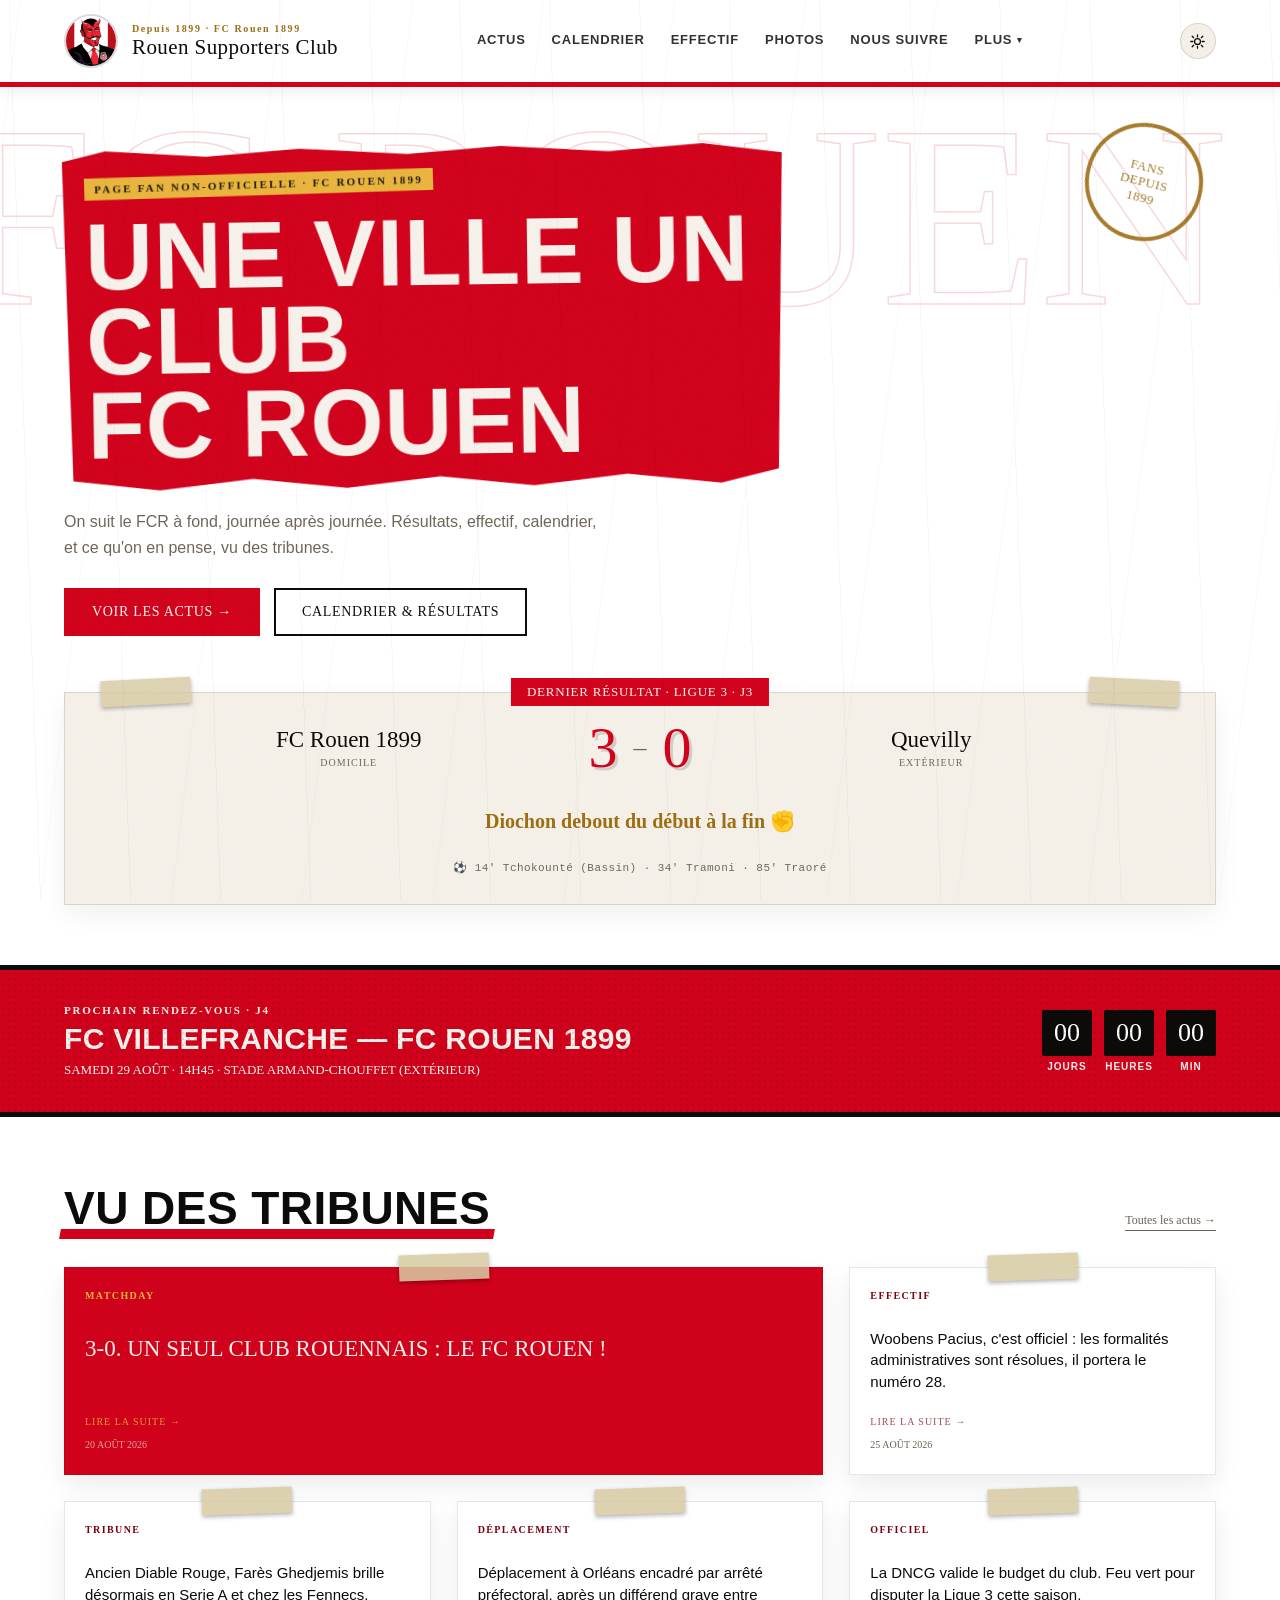
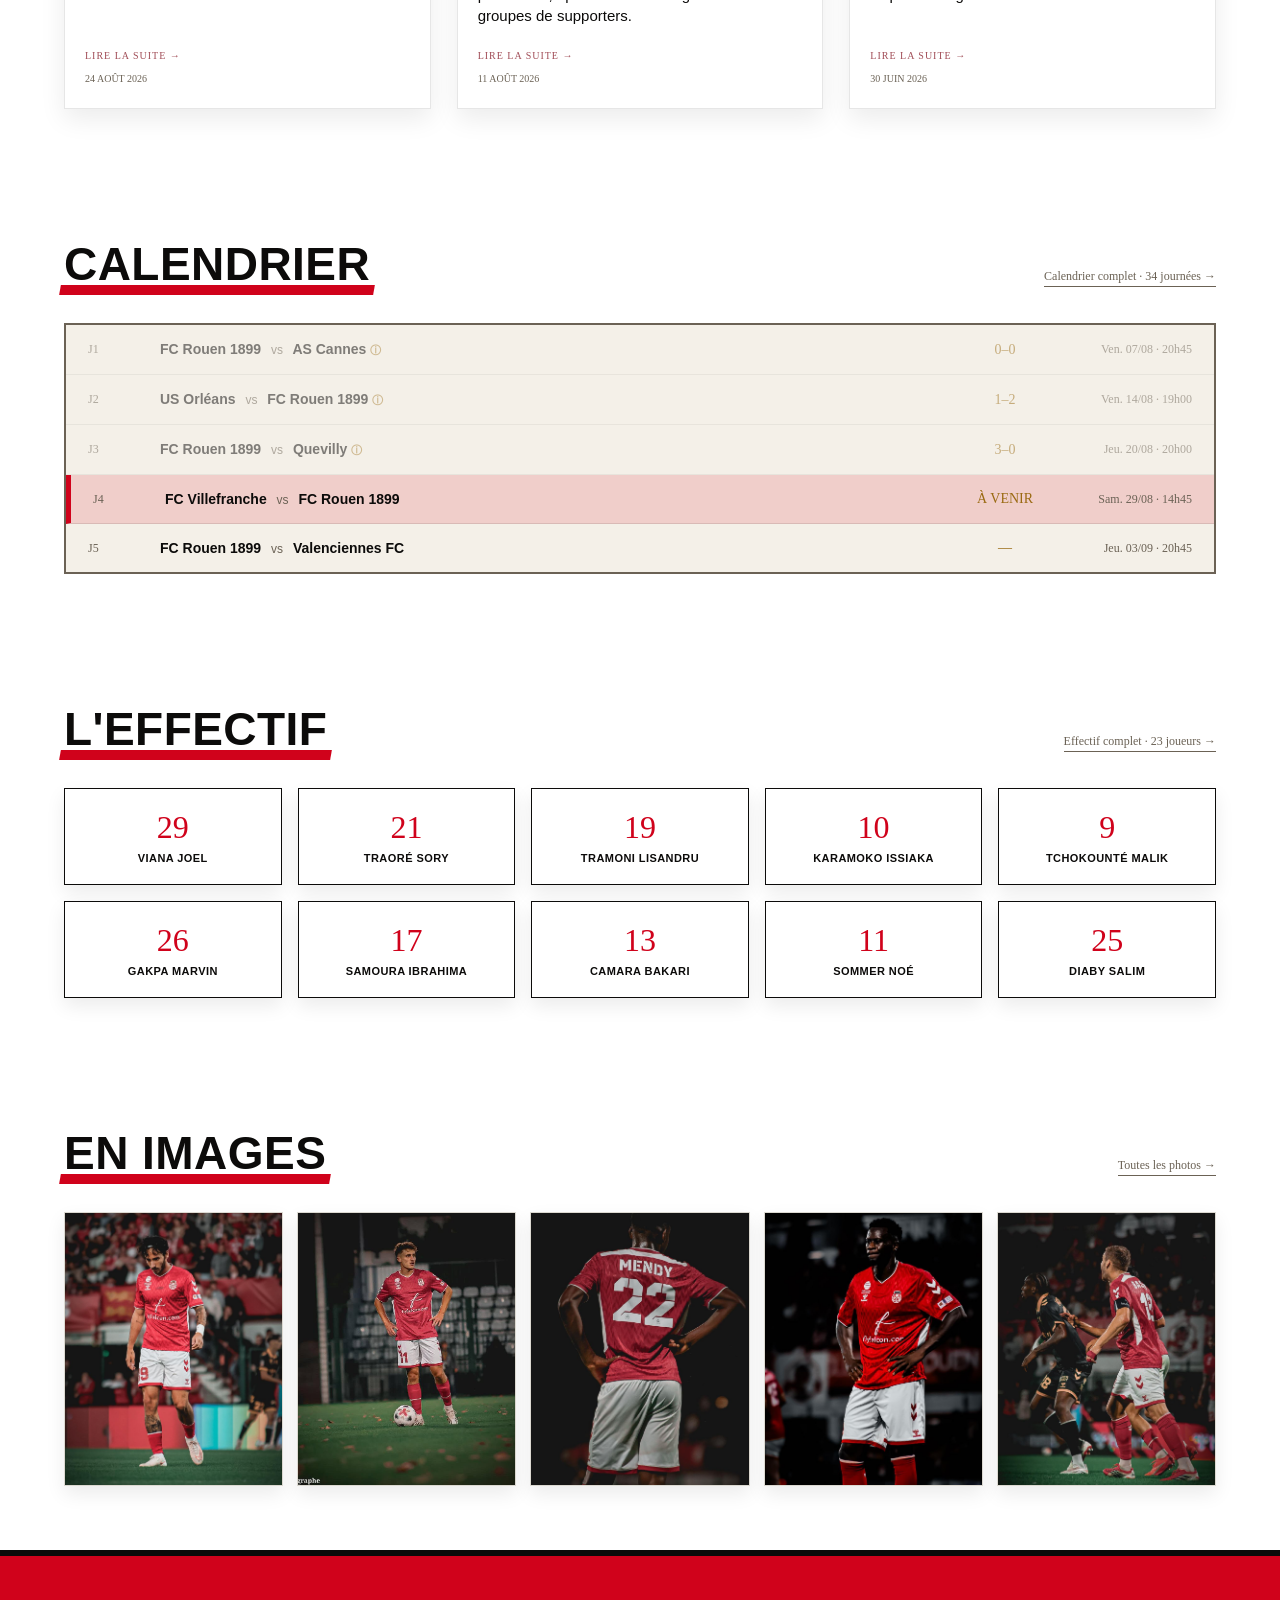
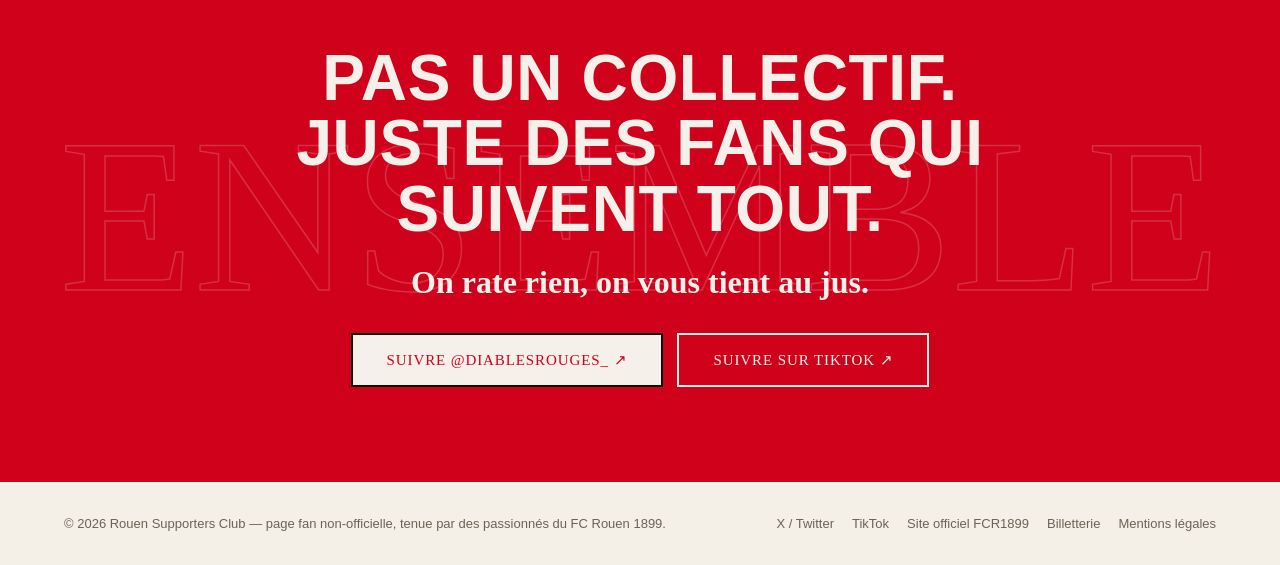
==== index.html @ 528266db "Corrige le nombre de saisons D1, ajoute D2, TikTok et resto (retours user) - histoire.html: corrige " ====
<!DOCTYPE html>
<html lang="fr">
<head>
<meta charset="UTF-8">
<meta name="viewport" content="width=device-width, initial-scale=1.0">
<meta http-equiv="Content-Security-Policy" content="default-src 'self'; script-src 'self' 'unsafe-inline'; style-src 'self' 'unsafe-inline' https://fonts.googleapis.com; font-src https://fonts.gstatic.com; img-src 'self' data:; connect-src 'self' https://www.thesportsdb.com; object-src 'none'; base-uri 'self'; form-action 'self'; frame-ancestors 'none'; upgrade-insecure-requests">
<meta name="referrer" content="strict-origin-when-cross-origin">
<title>Rouen Supporters Club — FC Rouen 1899</title>
<meta name="description" content="Page fan du FC Rouen 1899 — résultats, actus, effectif et calendrier du FC Rouen.">
<link rel="icon" type="image/jpeg" href="assets/logo.jpg">
<link rel="apple-touch-icon" href="assets/logo.jpg">
<meta property="og:type" content="website">
<meta property="og:site_name" content="Rouen Supporters Club">
<meta property="og:locale" content="fr_FR">
<meta property="og:title" content="Rouen Supporters Club — FC Rouen 1899">
<meta property="og:url" content="https://rouen-supporters-club.vercel.app/index.html">
<meta property="og:description" content="Page fan non-officielle du FC Rouen 1899 — résultats, actus, effectif et calendrier du FC Rouen.">
<meta property="og:image" content="https://rouen-supporters-club.vercel.app/assets/og-logo.jpg">
<meta property="og:image:width" content="1200">
<meta property="og:image:height" content="630">
<meta name="twitter:card" content="summary_large_image">
<meta name="twitter:image" content="https://rouen-supporters-club.vercel.app/assets/og-logo.jpg">
<meta name="twitter:title" content="Rouen Supporters Club — FC Rouen 1899">
<meta name="twitter:description" content="Page fan non-officielle du FC Rouen 1899 — résultats, actus, effectif et calendrier du FC Rouen.">
<link rel="alternate" type="application/rss+xml" title="Rouen Supporters Club — Actus" href="feed.xml">
<link rel="preconnect" href="https://fonts.googleapis.com">
<link rel="preconnect" href="https://fonts.gstatic.com" crossorigin>
<link href="https://fonts.googleapis.com/css2?family=Anton&family=Archivo+Black&family=Caveat:wght@700&family=Archivo:wght@400;500;700&family=JetBrains+Mono:wght@400;700&display=swap" rel="stylesheet">
<link rel="stylesheet" href="style.css">
<script src="theme.js"></script>
<style>
  /* heavy photocopy / grain overlay */
  .grain{
    position:fixed; inset:0; pointer-events:none; z-index:60;
    opacity:0.14; mix-blend-mode:overlay;
    background-image:url("data:image/svg+xml,%3Csvg xmlns='http://www.w3.org/2000/svg' width='160' height='160'%3E%3Cfilter id='n'%3E%3CfeTurbulence type='fractalNoise' baseFrequency='0.9' numOctaves='3' stitchTiles='stitch'/%3E%3C/filter%3E%3Crect width='100%25' height='100%25' filter='url(%23n)'/%3E%3C/svg%3E");
  }
  .scratches{
    position:fixed; inset:0; pointer-events:none; z-index:59; opacity:0.05;
    background-image: repeating-linear-gradient(88deg, transparent 0 40px, rgba(12,11,10,0.6) 40px 41px, transparent 41px 90px),
                       repeating-linear-gradient(-83deg, transparent 0 60px, rgba(12,11,10,0.4) 60px 61px, transparent 61px 130px);
  }

  /* tape strip */
  .tape{
    position:absolute; width:90px; height:26px; background:var(--tape);
    opacity:0.85; box-shadow:0 2px 4px rgba(0,0,0,0.35);
  }

  /* ---------- HERO ---------- */
  .hero{
    position:relative;
    padding:60px 5vw 60px;
    background:var(--paper);
    overflow:hidden;
  }
  .hero-bg-text{
    position:absolute; top:-20px; left:-4%; z-index:0;
    font-family:'Anton'; font-size:min(30vw,260px); color:transparent;
    -webkit-text-stroke:1.5px rgba(208,2,27,0.16);
    white-space:nowrap; user-select:none; pointer-events:none;
  }
  .hero-stack{position:relative; z-index:2;}

  .torn-panel{
    background:var(--red);
    padding:10px 22px 22px;
    transform:rotate(-0.8deg);
    box-shadow:0 16px 32px rgba(12,11,10,0.18);
    clip-path: polygon(0% 3%, 6% 0%, 20% 2%, 33% 0%, 48% 2%, 61% 0%, 76% 2%, 89% 0%, 100% 3%, 99% 96%, 91% 100%, 78% 97%, 65% 100%, 52% 97%, 39% 100%, 26% 97%, 13% 100%, 1% 97%);
    max-width:min(720px, 92vw);
  }
  .hero-eyebrow{
    display:inline-block; font-family:'JetBrains Mono'; font-size:11px; letter-spacing:0.2em;
    color:var(--on-gold); background:var(--gold); padding:5px 10px; transform:rotate(-1deg);
    margin:14px 0 18px; font-weight:700;
  }
  .hero h1{
    font-size:clamp(38px, 7.4vw, 94px);
    line-height:0.9;
    color:var(--on-accent);
  }
  .hero-sub{
    margin-top:22px; max-width:60ch; font-size:16px; line-height:1.65; color:var(--paper-dim);
  }
  .hero-ctas{display:flex; flex-wrap:wrap; gap:14px; margin-top:26px;}
  .hero-cta{
    display:inline-flex; align-items:center; gap:8px; padding:14px 26px;
    font-family:'Anton'; font-size:14px; letter-spacing:0.05em; text-transform:uppercase;
    transition:transform .15s;
  }
  .hero-cta:hover{transform:translateY(-2px);}
  .hero-cta.primary{background:var(--red); color:var(--on-accent); border:2px solid var(--red);}
  .hero-cta.secondary{background:transparent; color:var(--black); border:2px solid var(--black);}
  .stamp{
    position:absolute; top:36px; right:6vw; z-index:3;
    width:118px; height:118px; border:4px solid var(--gold-ink);
    border-radius:50%; display:flex; align-items:center; justify-content:center;
    transform:rotate(14deg);
    font-family:'Anton'; font-size:13px; color:var(--gold-ink); text-align:center;
    letter-spacing:0.04em; line-height:1.2;
    opacity:0.9;
  }
  @media(max-width:760px){ .stamp{display:none;} }

  /* scoreboard - torn stub */
  .board{
    margin-top:56px;
    background:var(--black-soft);
    border:1px solid rgba(12,11,10,0.12);
    padding:26px 5vw 30px;
    display:grid; grid-template-columns:1fr auto 1fr; gap:20px; align-items:center;
    position:relative;
    box-shadow:0 10px 26px rgba(12,11,10,0.06);
  }
  .board .tape{top:-14px; left:36px; transform:rotate(-3deg);}
  .board .tape.t2{left:auto; right:36px; top:-14px; transform:rotate(3deg);}
  .board-label{
    position:absolute; top:-15px; left:50%; transform:translateX(-50%);
    background:var(--red); color:var(--on-accent);
    font-family:'Anton'; font-size:13px; letter-spacing:0.06em;
    padding:6px 16px;
  }
  .team{text-align:center;}
  .team .name{font-family:'Anton'; font-size:clamp(16px,2.1vw,23px);}
  .team .tag{font-family:'JetBrains Mono'; font-size:10px; color:var(--paper-dim); margin-top:4px; letter-spacing:0.1em;}
  .score{display:flex; align-items:center; gap:16px;}
  .score .num{font-family:'Archivo Black'; font-size:58px; color:var(--red); line-height:1; text-shadow:3px 3px 0 rgba(0,0,0,0.15);}
  .score .sep{font-family:'Anton'; color:var(--paper-dim); font-size:26px;}
  .score-note{
    grid-column:1/-1; text-align:center; margin-top:12px;
    font-family:'Caveat'; font-weight:700; font-size:20px; color:var(--gold-ink);
  }
  .board-goals{
    grid-column:1/-1; text-align:center; margin-top:8px;
    font-size:11px; letter-spacing:0.04em; color:var(--paper-dim);
  }

  /* ---------- NEXT MATCH ---------- */
  .next{
    padding:34px 5vw; border-top:5px solid var(--black); border-bottom:5px solid var(--black);
    display:flex; flex-wrap:wrap; gap:24px; align-items:center; justify-content:space-between;
    background:var(--red);
    color:var(--on-accent);
    position:relative;
  }
  .next::after{
    content:""; position:absolute; inset:0;
    background-image: radial-gradient(circle, rgba(12,11,10,0.12) 1.1px, transparent 1.2px);
    background-size:6px 6px; pointer-events:none;
  }
  .next-info{position:relative;}
  .next-info .label{font-family:'JetBrains Mono'; font-size:11px; letter-spacing:0.16em; font-weight:700;}
  .next-info h2{font-size:clamp(20px,3vw,30px); color:var(--on-accent); margin-top:6px;}
  .next-meta{font-size:13px; margin-top:6px; font-family:'JetBrains Mono';}
  .countdown{display:flex; gap:12px; position:relative;}
  .cd-cell{text-align:center;}
  .cd-cell .num{font-family:'Archivo Black'; font-size:26px; background:var(--black); color:var(--paper); border-radius:2px; padding:8px 12px; min-width:50px; display:inline-block;}
  .cd-cell .unit{font-size:10px; letter-spacing:0.1em; margin-top:5px; text-transform:uppercase; font-weight:700;}

  /* ---------- SECTIONS ---------- */
  section{padding:64px 5vw;}
  .sec-head{display:flex; align-items:baseline; justify-content:space-between; margin-bottom:32px; flex-wrap:wrap; gap:12px;}
  .sec-head h2{font-size:clamp(28px,4vw,46px); position:relative; display:inline-block;}
  .sec-head h2 .underline{position:absolute; left:-4px; bottom:-4px; height:10px; width:calc(100% + 8px); background:var(--red); z-index:-1; transform:skewX(-10deg);}
  .see-all{font-family:'JetBrains Mono'; font-size:12px; color:var(--paper-dim); border-bottom:1px solid var(--paper-dim); padding-bottom:2px;}
  .see-all:hover{color:var(--red); border-color:var(--red);}

  /* ---------- ACTUS as taped clippings ---------- */
  .actus-grid{display:grid; grid-template-columns:repeat(3,1fr); gap:26px;}
  .actu-card{
    background:var(--paper); color:var(--black);
    border:1px solid rgba(12,11,10,0.1);
    padding:22px 20px 24px; display:flex; flex-direction:column; gap:12px; min-height:180px;
    position:relative; box-shadow:0 10px 24px rgba(12,11,10,0.08);
    transition:opacity .3s ease, transform .3s ease, box-shadow .18s ease;
    cursor:pointer;
  }
  .actu-card:hover{box-shadow:0 16px 34px rgba(12,11,10,0.14); transform:translateY(-3px);}
  .actu-card:focus-visible{outline:2px solid var(--gold-ink); outline-offset:3px;}
  .actu-card .read-more{
    font-family:'JetBrains Mono'; font-size:10px; letter-spacing:0.1em; color:var(--red-deep);
    opacity:0.7; margin-top:-4px;
  }
  .actu-card.feature .read-more{color:var(--gold); opacity:0.85;}
  .actu-card .tape{top:-14px; left:calc(50% - 45px); transform:rotate(-2deg);}
  .actu-card .tag{font-family:'JetBrains Mono'; font-size:10px; color:var(--red-deep); letter-spacing:0.14em; font-weight:700;}
  .actu-card .date{font-family:'JetBrains Mono'; font-size:10px; color:var(--paper-dim);}
  .actu-card p{font-size:15px; line-height:1.45; flex-grow:1;}
  .actu-card.feature{
    grid-column:span 2; background:var(--red); color:var(--on-accent);
  }
  .actu-card.feature .tag{color:var(--gold);}
  .actu-card.feature .date{color:rgba(236,229,212,0.7);}
  .actu-card.feature p{font-family:'Anton'; font-size:23px; line-height:1.15; text-transform:uppercase;}
  @media(max-width:820px){
    .actus-grid{grid-template-columns:1fr;}
    .actu-card.feature{grid-column:span 1;}
  }

  /* ---------- CALENDRIER ---------- */
  .fixtures{border:2px solid var(--paper-dim); background:var(--black-soft);}
  .fx-row{
    display:grid; grid-template-columns:60px 1fr 90px 130px; align-items:center;
    padding:16px 22px; border-bottom:1px solid rgba(12,11,10,0.1); gap:12px; font-size:14px;
  }
  .fx-row:last-child{border-bottom:none;}
  .fx-row.played{opacity:0.62;}
  .fx-row.next-row{background:rgba(208,2,27,0.14); border-left:5px solid var(--red);}
  .fx-j{font-family:'JetBrains Mono'; color:var(--paper-dim); font-size:12px;}
  .fx-teams{font-weight:700;}
  .fx-teams .vs{color:var(--paper-dim); font-weight:400; margin:0 6px; font-size:12px;}
  .fx-score{font-family:'Archivo Black'; text-align:center; color:var(--gold-ink);}
  .fx-date{font-family:'JetBrains Mono'; font-size:12px; color:var(--paper-dim); text-align:right;}
  .fx-row.has-moments{cursor:pointer;}
  .fx-row.has-moments:hover{background:rgba(12,11,10,0.04);}
  .fx-row.has-moments:focus-visible{outline:2px solid var(--gold-ink); outline-offset:-2px;}
  .fx-info{color:var(--gold-ink); font-size:11px; opacity:0.8;}

  .modal-overlay{
    position:fixed; inset:0; z-index:80; display:none;
    background:rgba(12,11,10,0.82);
    align-items:center; justify-content:center; padding:5vw;
  }
  .modal-overlay.open{display:flex;}
  .modal-card{
    background:var(--paper); color:var(--black);
    max-width:460px; width:100%; max-height:82vh; overflow-y:auto;
    padding:30px 28px 32px; position:relative;
    box-shadow:0 24px 60px rgba(12,11,10,0.28);
    border:1px solid rgba(12,11,10,0.08);
  }
  .modal-card .tape{top:-14px; left:calc(50% - 45px); transform:rotate(-2deg);}
  .modal-close{
    position:absolute; top:14px; right:16px; width:30px; height:30px;
    background:var(--black); color:var(--paper); border:none; cursor:pointer;
    font-family:'Anton'; font-size:16px; line-height:1;
    display:flex; align-items:center; justify-content:center;
    transition:transform .15s, background .15s;
  }
  .modal-close:hover{background:var(--red); color:var(--on-accent); transform:rotate(90deg);}
  .modal-tag{font-family:'JetBrains Mono'; font-size:11px; color:var(--red-deep); letter-spacing:0.14em; font-weight:700;}
  .modal-card h3{font-size:clamp(19px,2.6vw,25px); margin-top:10px; line-height:1.2;}
  .modal-score{font-family:'Archivo Black'; font-size:34px; color:var(--red-deep); margin-top:10px;}
  .modal-goals{margin-top:18px; list-style:none; padding:0;}
  .modal-goals li{
    font-size:14px; padding:8px 0; border-bottom:1px solid rgba(12,11,10,0.1); display:flex; gap:10px; align-items:baseline;
  }
  .modal-goals li:last-child{border-bottom:none;}
  .modal-goals .min{font-family:'JetBrains Mono'; font-weight:700; color:var(--red-deep); min-width:34px;}
  .modal-goals .assist{color:var(--paper-dim); font-size:12px;}
  .modal-body{margin-top:18px; font-size:15px; line-height:1.65;}
  .modal-source{
    margin-top:16px; font-family:'JetBrains Mono'; font-size:11px; color:var(--paper-dim);
    border-top:1px solid rgba(12,11,10,0.1); padding-top:12px;
  }
  .modal-source a{color:var(--red-deep); border-bottom:1px dotted var(--red-deep);}
  @media(max-width:640px){
    .fx-row{grid-template-columns:40px 1fr 60px;}
    .fx-date{display:none;}
  }

  /* ---------- EFFECTIF as ripped tags ---------- */
  .squad{display:grid; grid-template-columns:repeat(5,1fr); gap:16px;}
  .player{
    border:1px solid var(--black); padding:20px 12px; text-align:center;
    background:var(--paper); color:var(--black);
    transition:transform .18s, background .18s, color .18s, box-shadow .18s;
    box-shadow:0 8px 18px rgba(12,11,10,0.08);
  }
  .player:hover{transform:translateY(-4px) scale(1.04); background:var(--red); color:var(--on-accent); border-color:var(--red); box-shadow:0 14px 26px rgba(12,11,10,0.18);}
  .player .num{font-family:'Archivo Black'; font-size:32px; color:var(--red);}
  .player:hover .num{color:var(--on-accent);}
  .player .pname{font-size:11px; letter-spacing:0.04em; margin-top:6px; text-transform:uppercase; font-weight:700;}
  @media(max-width:760px){.squad{grid-template-columns:repeat(2,1fr);}}

  /* ---------- PHOTOS PREVIEW ---------- */
  .photos-grid{display:grid; grid-template-columns:repeat(5,1fr); gap:14px;}
  .photo-tile{
    position:relative; aspect-ratio:4/5; overflow:hidden;
    background:var(--black-soft); border:1px solid rgba(12,11,10,0.1);
    box-shadow:0 8px 18px rgba(12,11,10,0.08);
    transition:transform .18s, box-shadow .18s;
  }
  .photo-tile:hover{transform:translateY(-3px); box-shadow:0 14px 26px rgba(12,11,10,0.16);}
  .photo-tile img{width:100%; height:100%; object-fit:cover; display:block;}
  @media(max-width:900px){.photos-grid{grid-template-columns:repeat(3,1fr);}}
  @media(max-width:520px){.photos-grid{grid-template-columns:repeat(2,1fr);}}

  /* ---------- MANIFESTE / TIFO WALL ---------- */
  .manifesto{
    position:relative;
    background:var(--red);
    color:var(--on-accent);
    padding:90px 5vw;
    text-align:center;
    overflow:hidden;
    border-top:6px solid var(--black);
  }
  .manifesto .bg-word{
    position:absolute; top:50%; left:50%; transform:translate(-50%,-50%);
    font-family:'Anton'; font-size:min(22vw,220px); color:transparent;
    -webkit-text-stroke:1.5px rgba(255,255,255,0.18); white-space:nowrap; pointer-events:none;
  }
  .manifesto-inner{position:relative; z-index:2;}
  .manifesto h2{font-size:clamp(30px,6vw,64px); max-width:22ch; margin:0 auto; line-height:1.02;}
  .manifesto p.hand{font-size:clamp(22px,3vw,32px); margin-top:22px; color:var(--on-accent);}
  .manifesto-ctas{display:flex; flex-wrap:wrap; gap:14px; justify-content:center; margin-top:32px;}
  .manifesto .cta{
    display:inline-block; padding:16px 34px;
    background:var(--on-accent); color:var(--red);
    font-family:'Anton'; font-size:15px; letter-spacing:0.06em;
    text-transform:uppercase; border:2px solid var(--black);
    transition:transform .15s;
  }
  .manifesto .cta:hover{transform:scale(1.05) rotate(-1deg);}
  .manifesto .cta.secondary{background:transparent; color:var(--on-accent); border-color:var(--on-accent);}

  /* ---------- ANIMATIONS ---------- */
  @media (prefers-reduced-motion: no-preference){
    .reveal{opacity:0; transform:translateY(26px); transition:opacity .6s ease, transform .6s ease;}
    .reveal.visible{opacity:1; transform:translateY(0);}

    .row-reveal{transform:translateX(-14px); opacity:0.001; transition:transform .5s ease, opacity .5s ease;}
    .row-reveal.visible{transform:translateX(0); opacity:1;}
    .row-reveal.played.visible{opacity:0.5;}

    @keyframes popIn{
      0%{opacity:0; transform:translateY(18px) rotate(-3deg) scale(.95);}
      100%{opacity:1; transform:translateY(0) rotate(-0.8deg) scale(1);}
    }
    .torn-panel{animation:popIn .8s cubic-bezier(.2,.8,.3,1) both;}

    @keyframes wobble{
      0%,100%{transform:rotate(14deg);} 50%{transform:rotate(9deg);}
    }
    .stamp{animation:wobble 4.5s ease-in-out infinite;}

    @keyframes drift{
      0%,100%{transform:translateX(0);} 50%{transform:translateX(-16px);}
    }
    .hero-bg-text{animation:drift 11s ease-in-out infinite;}

    @keyframes flicker{
      0%,100%{opacity:0.14;} 50%{opacity:0.09;}
    }
    .grain{animation:flicker 6s ease-in-out infinite;}

    @keyframes flash{
      0%{background:var(--gold); color:var(--on-gold); transform:scale(1.12);}
      100%{background:var(--black); color:var(--paper); transform:scale(1);}
    }
    .cd-cell .num.tick{animation:flash .5s ease;}

    @keyframes riseIn{
      0%{opacity:0; transform:translateY(22px);}
      100%{opacity:1; transform:translateY(0);}
    }
    .board{animation:riseIn .7s .2s cubic-bezier(.2,.8,.3,1) both;}

    @keyframes modalPop{
      0%{opacity:0; transform:scale(.94) translateY(14px);}
      100%{opacity:1; transform:scale(1) translateY(0);}
    }
    .modal-overlay.open .modal-card{animation:modalPop .35s cubic-bezier(.2,.8,.3,1) both;}
  }
</style>
</head>
<body>
<a href="#main" class="skip-link">Aller au contenu principal</a>
<div class="grain"></div>
<div class="scratches"></div>

<header>
  <div class="brand">
    <div class="crest">
      <img src="assets/logo.jpg" alt="Rouen Supporters Club" width="54" height="54">
    </div>
    <div class="brand-text">
      <div class="top">Depuis 1899 · FC Rouen 1899</div>
      <div class="bottom">Rouen Supporters Club</div>
    </div>
  </div>
  <nav>
    <a href="actus.html">Actus</a>
    <a href="calendrier.html">Calendrier</a>
    <a href="effectif.html">Effectif</a>
    <a href="photos.html">Photos</a>
    <a href="suivre.html">Nous suivre</a>
    <details class="nav-more">
      <summary>Plus <span class="caret">▾</span></summary>
      <div class="nav-more-panel">
        <a href="histoire.html">Histoire</a>
        <a href="infos-pratiques.html">Infos pratiques</a>
        <a href="contact.html">Contact</a>
      </div>
    </details>
  </nav>
  <button class="theme-toggle" id="theme-toggle" aria-label="Changer de thème">
    <svg class="icon-sun" viewBox="0 0 24 24" stroke-linecap="round" stroke-linejoin="round"><circle cx="12" cy="12" r="4.2"/><path d="M12 2.5v3M12 18.5v3M4.5 4.5l2.1 2.1M17.4 17.4l2.1 2.1M2.5 12h3M18.5 12h3M4.5 19.5l2.1-2.1M17.4 6.6l2.1-2.1"/></svg>
    <svg class="icon-moon" viewBox="0 0 24 24" stroke-linecap="round" stroke-linejoin="round"><path d="M20 14.2A8.5 8.5 0 1 1 9.8 4a6.7 6.7 0 0 0 10.2 10.2Z"/></svg>
  </button>
  <button class="menu-btn" id="menu-btn" aria-label="Ouvrir le menu">
    <span></span><span></span><span></span>
  </button>
</header>

<nav class="mobile-nav" id="mobile-nav">
  <a href="actus.html">Actus</a>
  <a href="calendrier.html">Calendrier</a>
  <a href="effectif.html">Effectif</a>
  <a href="histoire.html">Histoire</a>
  <a href="photos.html">Photos</a>
  <a href="infos-pratiques.html">Infos</a>
  <a href="suivre.html">Nous suivre</a>
  <a href="contact.html">Contact</a>
</nav>

<main id="main">
<div class="hero">
  <div class="hero-bg-text">FC ROUEN</div>
  <div class="stamp">FANS<br>DEPUIS<br>1899</div>
  <div class="hero-stack">
    <div class="torn-panel">
      <div class="hero-eyebrow">PAGE FAN NON-OFFICIELLE · FC ROUEN 1899</div>
      <h1>Une ville Un club<br>FC Rouen</h1>
    </div>
    <p class="hero-sub">On suit le FCR à fond, journée après journée. Résultats, effectif, calendrier, et ce qu'on en pense, vu des tribunes.</p>
    <div class="hero-ctas">
      <a href="actus.html" class="hero-cta primary">Voir les actus →</a>
      <a href="calendrier.html" class="hero-cta secondary">Calendrier & résultats</a>
    </div>

    <div class="board" id="board">
      <div class="tape"></div>
      <div class="tape t2"></div>
      <div class="board-label" id="board-label">DERNIER RÉSULTAT · LIGUE 3 · J3</div>
      <div class="team">
        <div class="name" id="board-home-name">FC Rouen 1899</div>
        <div class="tag" id="board-home-tag">DOMICILE</div>
      </div>
      <div class="score">
        <div class="num" id="board-home-score">3</div>
        <div class="sep">–</div>
        <div class="num" id="board-away-score">0</div>
      </div>
      <div class="team">
        <div class="name" id="board-away-name">Quevilly</div>
        <div class="tag" id="board-away-tag">EXTÉRIEUR</div>
      </div>
      <div class="score-note" id="board-note">Diochon debout du début à la fin ✊</div>
      <div class="board-goals mono" id="board-goals">⚽ 14' Tchokounté (Bassin) · 34' Tramoni · 85' Traoré</div>
    </div>
  </div>
</div>

<div class="next reveal">
  <div class="next-info">
    <div class="label" id="next-label">PROCHAIN RENDEZ-VOUS · J4</div>
    <h2 id="next-title">FC Villefranche — FC Rouen 1899</h2>
    <div class="next-meta" id="next-meta">SAMEDI 29 AOÛT · 14H45 · STADE ARMAND-CHOUFFET (EXTÉRIEUR)</div>
  </div>
  <div class="countdown" id="countdown">
    <div class="cd-cell"><div class="num" id="cd-d">–</div><div class="unit">jours</div></div>
    <div class="cd-cell"><div class="num" id="cd-h">–</div><div class="unit">heures</div></div>
    <div class="cd-cell"><div class="num" id="cd-m">–</div><div class="unit">min</div></div>
  </div>
</div>

<section id="actus">
  <div class="sec-head reveal">
    <h2>Vu des tribunes<span class="underline"></span></h2>
    <a class="see-all mono" href="actus.html">Toutes les actus →</a>
  </div>
  <div class="actus-grid">
    <div class="actu-card feature reveal"
      data-full="Le FC Rouen a fait le nécessaire face à Quevilly (QRM) pour ce troisième match de la saison : ouverture du score de Tchokounté sur un centre de Bassin (14e), doublé par une frappe splendide de Tramoni (34e), et le but du confort signé Traoré (85e). 6 500 spectateurs à Diochon pour cette victoire qui lance idéalement la saison."
      data-source="https://www.ici.fr/normandie/seine-maritime-76/rouen/ligue-3-le-fc-rouen-bat-logiquement-qrm-3-0-et-lance-idealement-sa-saison-8451240" data-source-name="ici.fr">
      <div class="tape"></div>
      <div class="tag">MATCHDAY</div>
      <p>3-0. Un seul club rouennais : le FC Rouen !</p>
      <div class="read-more mono">LIRE LA SUITE →</div>
      <div class="date mono">20 AOÛT 2026</div>
    </div>
    <div class="actu-card reveal"
      data-full="Le club a confirmé que les dernières formalités administratives concernant Woobens Pacius étaient résolues. L'attaquant international haïtien (1m85), arrivé de Nashville SC en MLS, portera le numéro 28. Il a rencontré l'entraîneur Régis Brouard et, bonne nouvelle pour son intégration au groupe, parle déjà français."
      data-source="https://x.com/fcr1899" data-source-name="fcr1899 sur X">
      <div class="tape"></div>
      <div class="tag">EFFECTIF</div>
      <p>Woobens Pacius, c'est officiel : les formalités administratives sont résolues, il portera le numéro 28.</p>
      <div class="read-more mono">LIRE LA SUITE →</div>
      <div class="date mono">25 AOÛT 2026</div>
    </div>
    <div class="actu-card reveal"
      data-full="Passé par le FC Rouen lors de la saison 2023-2024 (15 matchs, 4 buts en National), Farès Ghedjemis a rejoint le Frosinone Calcio en Serie A début 2024 et y a inscrit 15 buts la saison passée, contribuant à la montée du club italien en première division. Sélectionné avec l'Algérie, il a honoré sa première cape en mars 2026 face au Guatemala."
      data-source="https://www.footnormand.fr/actualites/foot-regional/passe-par-le-hac-evreux-et-le-fc-rouen-et-si-fares-ghedjemis-sinvitait-a-la-coupe-du-monde-avec-lalgerie/" data-source-name="footnormand.fr">
      <div class="tape"></div>
      <div class="tag">TRIBUNE</div>
      <p>Ancien Diable Rouge, Farès Ghedjemis brille désormais en Serie A et chez les Fennecs.</p>
      <div class="read-more mono">LIRE LA SUITE →</div>
      <div class="date mono">24 AOÛT 2026</div>
    </div>
    <div class="actu-card reveal"
      data-full="Publié le 11 août par la préfecture du Loiret, un arrêté est venu réglementer les conditions de déplacement des supporters rouennais pour la réception par l'US Orléans au stade de la Source, invoquant un différend grave entre groupes de supporters. Le match s'est finalement déroulé sans incident notable."
      data-source="https://orleansloiretfoot.com/arrete-prefectoral/" data-source-name="orleansloiretfoot.com">
      <div class="tape"></div>
      <div class="tag">DÉPLACEMENT</div>
      <p>Déplacement à Orléans encadré par arrêté préfectoral, après un différend grave entre groupes de supporters.</p>
      <div class="read-more mono">LIRE LA SUITE →</div>
      <div class="date mono">11 AOÛT 2026</div>
    </div>
    <div class="actu-card reveal"
      data-full="Le 30 juin 2026, la DNCG a donné un avis favorable au budget du FC Rouen 1899, confirmant selon le communiqué « la solidité du travail mené par le club et la rigueur de sa gestion ». Le club est ainsi autorisé à participer au championnat de Ligue 3 pour la saison 2026-2027, sous réserve de la confirmation du statut professionnel par le Comité Exécutif de la FFF."
      data-source="https://fcr1899.com/communique-dncg-2/" data-source-name="fcr1899.com">
      <div class="tape"></div>
      <div class="tag">OFFICIEL</div>
      <p>La DNCG valide le budget du club. Feu vert pour disputer la Ligue 3 cette saison.</p>
      <div class="read-more mono">LIRE LA SUITE →</div>
      <div class="date mono">30 JUIN 2026</div>
    </div>
  </div>
</section>

<section id="calendrier">
  <div class="sec-head reveal">
    <h2>Calendrier<span class="underline"></span></h2>
    <a class="see-all mono" href="calendrier.html">Calendrier complet · 34 journées →</a>
  </div>
  <div class="fixtures">
    <div class="fx-row played row-reveal has-moments" data-date="2026-08-07">
      <div class="fx-j mono">J1</div>
      <div class="fx-teams">FC Rouen 1899 <span class="vs">vs</span> AS Cannes <span class="fx-info">ⓘ</span></div>
      <div class="fx-score">0–0</div>
      <div class="fx-date">Ven. 07/08 · 20h45</div>
    </div>
    <div class="fx-row played row-reveal has-moments" data-date="2026-08-14">
      <div class="fx-j mono">J2</div>
      <div class="fx-teams">US Orléans <span class="vs">vs</span> FC Rouen 1899 <span class="fx-info">ⓘ</span></div>
      <div class="fx-score">1–2</div>
      <div class="fx-date">Ven. 14/08 · 19h00</div>
    </div>
    <div class="fx-row played row-reveal has-moments" data-date="2026-08-20">
      <div class="fx-j mono">J3</div>
      <div class="fx-teams">FC Rouen 1899 <span class="vs">vs</span> Quevilly <span class="fx-info">ⓘ</span></div>
      <div class="fx-score">3–0</div>
      <div class="fx-date">Jeu. 20/08 · 20h00</div>
    </div>
    <div class="fx-row next-row row-reveal">
      <div class="fx-j mono">J4</div>
      <div class="fx-teams">FC Villefranche <span class="vs">vs</span> FC Rouen 1899</div>
      <div class="fx-score">À VENIR</div>
      <div class="fx-date">Sam. 29/08 · 14h45</div>
    </div>
    <div class="fx-row row-reveal">
      <div class="fx-j mono">J5</div>
      <div class="fx-teams">FC Rouen 1899 <span class="vs">vs</span> Valenciennes FC</div>
      <div class="fx-score">—</div>
      <div class="fx-date">Jeu. 03/09 · 20h45</div>
    </div>
  </div>
</section>

<section id="effectif">
  <div class="sec-head reveal">
    <h2>L'effectif<span class="underline"></span></h2>
    <a class="see-all mono" href="effectif.html">Effectif complet · 23 joueurs →</a>
  </div>
  <div class="squad">
    <div class="player reveal"><div class="num">29</div><div class="pname">Viana Joel</div></div>
    <div class="player reveal"><div class="num">21</div><div class="pname">Traoré Sory</div></div>
    <div class="player reveal"><div class="num">19</div><div class="pname">Tramoni Lisandru</div></div>
    <div class="player reveal"><div class="num">10</div><div class="pname">Karamoko Issiaka</div></div>
    <div class="player reveal"><div class="num">9</div><div class="pname">Tchokounté Malik</div></div>
    <div class="player reveal"><div class="num">26</div><div class="pname">Gakpa Marvin</div></div>
    <div class="player reveal"><div class="num">17</div><div class="pname">Samoura Ibrahima</div></div>
    <div class="player reveal"><div class="num">13</div><div class="pname">Camara Bakari</div></div>
    <div class="player reveal"><div class="num">11</div><div class="pname">Sommer Noé</div></div>
    <div class="player reveal"><div class="num">25</div><div class="pname">Diaby Salim</div></div>
  </div>
</section>

<section id="photos-preview">
  <div class="sec-head reveal">
    <h2>En images<span class="underline"></span></h2>
    <a class="see-all mono" href="photos.html">Toutes les photos →</a>
  </div>
  <div class="photos-grid" id="photos-grid"></div>
</section>

<div class="manifesto" id="rejoindre">
  <div class="bg-word">ENSEMBLE</div>
  <div class="manifesto-inner reveal">
    <h2>Pas un collectif.<br>Juste des fans qui suivent tout.</h2>
    <p class="hand">On rate rien, on vous tient au jus.</p>
    <div class="manifesto-ctas">
      <a class="cta" href="https://x.com/DiablesRouges_">Suivre @DiablesRouges_ ↗</a>
      <a class="cta secondary" href="https://www.tiktok.com/@rouensupportersclub">Suivre sur TikTok ↗</a>
    </div>
  </div>
</div>
</main>

<footer>
  <div>© 2026 Rouen Supporters Club — page fan non-officielle, tenue par des passionnés du FC Rouen 1899.</div>
  <div class="foot-links">
    <a href="https://x.com/DiablesRouges_">X / Twitter</a>
    <a href="https://www.tiktok.com/@rouensupportersclub">TikTok</a>
    <a href="https://fcr1899.com">Site officiel FCR1899</a>
    <a href="https://billetterie-fcrouen.fr/">Billetterie</a>
    <a href="mentions-legales.html">Mentions légales</a>
  </div>
</footer>

<div class="modal-overlay" id="modal-overlay" role="dialog" aria-modal="true" aria-labelledby="modal-title">
  <div class="modal-card">
    <div class="tape"></div>
    <button class="modal-close" id="modal-close" aria-label="Fermer">✕</button>
    <div class="modal-tag mono" id="modal-tag"></div>
    <h3 id="modal-title"></h3>
    <div class="modal-score" id="modal-score"></div>
    <ul class="modal-goals" id="modal-goals"></ul>
    <div class="modal-body" id="modal-body"></div>
    <div class="modal-source" id="modal-source"></div>
  </div>
</div>

<script>
  let target = new Date("2026-08-29T14:45:00");
  const cdCells = {d:'cd-d', h:'cd-h', m:'cd-m'};
  const cdPrev = {d:null, h:null, m:null};
  function tick(){
    const now = new Date();
    let diff = Math.max(0, target - now);
    const vals = {
      d: Math.floor(diff / 86400000),
      h: Math.floor((diff % 86400000) / 3600000),
      m: Math.floor((diff % 3600000) / 60000)
    };
    for(const key in vals){
      const el = document.getElementById(cdCells[key]);
      const str = String(vals[key]).padStart(2,'0');
      if(cdPrev[key] !== str){
        el.textContent = str;
        el.classList.remove('tick');
        void el.offsetWidth;
        el.classList.add('tick');
        cdPrev[key] = str;
      }
    }
  }
  tick();
  setInterval(tick, 30000);

  /* ---------- LIVE DATA (TheSportsDB, free tier) ---------- */
  const ROUEN_ID = '138067';
  const SPORTSDB = 'https://www.thesportsdb.com/api/v1/json/123';
  const teamName = n => n === 'Rouen' ? 'FC Rouen 1899' : n;

  const matchMoments = {
    '2026-08-07': [],
    '2026-08-14': [{min:13, scorer:'Tchokounté', note:'penalty'}, {min:68, scorer:'Legendre (Orléans)', note:'penalty'}, {min:78, scorer:'Traoré'}],
    '2026-08-20': [{min:14, scorer:'Tchokounté', assist:'Bassin'}, {min:34, scorer:'Tramoni'}, {min:85, scorer:'Traoré'}],
  };
  const matchSources = {
    '2026-08-07': {url:'https://supporters-12rouennais.com/fc-rouen-as-cannes-0-0/', name:'12 Rouennais'},
    '2026-08-14': {url:'https://fcr1899.com/le-fcr-simpose-a-orleans/', name:'fcr1899.com'},
    '2026-08-20': {url:'https://www.ici.fr/normandie/seine-maritime-76/rouen/ligue-3-le-fc-rouen-bat-logiquement-qrm-3-0-et-lance-idealement-sa-saison-8451240', name:'ici.fr'},
  };
  function goalsLine(goals){
    if(!goals || !goals.length) return '';
    return '⚽ ' + goals.map(g => `${g.min}' ${g.scorer}${g.assist ? ` (${g.assist})` : ''}`).join(' · ');
  }

  /* ---------- MATCH DETAIL MODAL ---------- */
  const modalOverlay = document.getElementById('modal-overlay');
  const modalTag = document.getElementById('modal-tag');
  const modalTitle = document.getElementById('modal-title');
  const modalScore = document.getElementById('modal-score');
  const modalGoals = document.getElementById('modal-goals');
  const modalBody = document.getElementById('modal-body');
  const modalSource = document.getElementById('modal-source');

  function setModalSource(src, srcName){
    modalSource.innerHTML = src ? `Source : <a href="${src}" target="_blank" rel="noopener noreferrer">${srcName} ↗</a>` : '';
    modalSource.style.display = src ? '' : 'none';
  }

  let modalLastFocused = null;
  function trapModalFocus(e){
    if(e.key !== 'Tab' || !modalOverlay.classList.contains('open')) return;
    const focusable = modalOverlay.querySelectorAll('button, a[href], [tabindex]:not([tabindex="-1"])');
    if(!focusable.length) return;
    const first = focusable[0], last = focusable[focusable.length - 1];
    if(e.shiftKey && document.activeElement === first){ e.preventDefault(); last.focus(); }
    else if(!e.shiftKey && document.activeElement === last){ e.preventDefault(); first.focus(); }
  }

  function openMatchModal(row){
    modalLastFocused = document.activeElement;
    const j = row.querySelector('.fx-j').textContent;
    const teams = row.querySelector('.fx-teams').textContent.replace('ⓘ','').trim();
    const score = row.querySelector('.fx-score').textContent;
    const date = row.querySelector('.fx-date').textContent;
    modalTag.textContent = `LIGUE 3 · ${j} · ${date}`;
    modalTitle.textContent = teams;
    modalScore.textContent = score;
    modalScore.style.display = '';
    const goals = matchMoments[row.dataset.date] || [];
    modalGoals.innerHTML = goals.length
      ? goals.map(g => `<li><span class="min mono">${g.min}'</span><span>${g.scorer}${g.note ? ` <span class="assist">(${g.note})</span>` : ''}${g.assist ? ` <span class="assist">— passe de ${g.assist}</span>` : ''}</span></li>`).join('')
      : '<li><span style="color:var(--paper-dim);">Aucun but marqué.</span></li>';
    modalGoals.style.display = '';
    modalBody.style.display = 'none';
    const src = matchSources[row.dataset.date];
    setModalSource(src && src.url, src && src.name);
    modalOverlay.classList.add('open');
    document.body.classList.add('modal-open');
    document.getElementById('modal-close').focus();
  }
  function openActuModal(card){
    modalLastFocused = document.activeElement;
    modalTag.textContent = card.querySelector('.tag').textContent;
    modalTitle.textContent = card.querySelector('p').textContent;
    modalScore.style.display = 'none';
    modalGoals.style.display = 'none';
    modalBody.textContent = card.dataset.full || card.querySelector('p').textContent;
    modalBody.style.display = '';
    setModalSource(card.dataset.source, card.dataset.sourceName);
    modalOverlay.classList.add('open');
    document.body.classList.add('modal-open');
    document.getElementById('modal-close').focus();
  }
  function closeMatchModal(){
    modalOverlay.classList.remove('open');
    document.body.classList.remove('modal-open');
    if(modalLastFocused) modalLastFocused.focus();
  }
  document.querySelectorAll('#calendrier .fx-row.has-moments').forEach(row => {
    row.setAttribute('role', 'button');
    row.setAttribute('tabindex', '0');
  });
  document.querySelectorAll('#actus .actu-card').forEach(card => {
    card.setAttribute('role', 'button');
    card.setAttribute('tabindex', '0');
  });
  document.querySelector('#calendrier .fixtures').addEventListener('click', (e) => {
    const row = e.target.closest('.fx-row.has-moments');
    if(row) openMatchModal(row);
  });
  document.querySelector('#calendrier .fixtures').addEventListener('keydown', (e) => {
    const row = e.target.closest('.fx-row.has-moments');
    if(row && (e.key === 'Enter' || e.key === ' ')){ e.preventDefault(); openMatchModal(row); }
  });
  document.querySelector('#actus .actus-grid').addEventListener('click', (e) => {
    const card = e.target.closest('.actu-card');
    if(card) openActuModal(card);
  });
  document.querySelector('#actus .actus-grid').addEventListener('keydown', (e) => {
    const card = e.target.closest('.actu-card');
    if(card && (e.key === 'Enter' || e.key === ' ')){ e.preventDefault(); openActuModal(card); }
  });
  document.getElementById('modal-close').addEventListener('click', closeMatchModal);
  modalOverlay.addEventListener('click', (e) => { if(e.target === modalOverlay) closeMatchModal(); });
  document.addEventListener('keydown', (e) => { if(e.key === 'Escape') closeMatchModal(); trapModalFocus(e); });

  fetch(`${SPORTSDB}/eventslast.php?id=${ROUEN_ID}`)
    .then(r => r.json())
    .then(data => {
      const ev = data && data.results && data.results[0];
      if(!ev) return;
      const isHome = ev.idHomeTeam === ROUEN_ID;
      const hs = parseInt(ev.intHomeScore, 10), as = parseInt(ev.intAwayScore, 10);
      const rouenScore = isHome ? hs : as, oppScore = isHome ? as : hs;
      let note;
      if(rouenScore > oppScore) note = isHome ? 'Victoire à domicile, Diochon a répondu présent ✊' : 'Victoire arrachée à l\'extérieur !';
      else if(rouenScore === oppScore) note = 'Un match nul, un point de pris.';
      else note = 'Une défaite à digérer avant le prochain match.';
      document.getElementById('board-label').textContent = `DERNIER RÉSULTAT · LIGUE 3 · J${ev.intRound}`;
      document.getElementById('board-home-name').textContent = teamName(ev.strHomeTeam);
      document.getElementById('board-away-name').textContent = teamName(ev.strAwayTeam);
      document.getElementById('board-home-tag').textContent = isHome ? 'DOMICILE' : 'EXTÉRIEUR';
      document.getElementById('board-away-tag').textContent = isHome ? 'EXTÉRIEUR' : 'DOMICILE';
      document.getElementById('board-home-score').textContent = hs;
      document.getElementById('board-away-score').textContent = as;
      document.getElementById('board-note').textContent = note;
      const goalsEl = document.getElementById('board-goals');
      const line = goalsLine(matchMoments[ev.dateEvent]);
      goalsEl.textContent = line;
      goalsEl.style.display = line ? '' : 'none';
    })
    .catch(() => { /* fetch failed: keep the static fallback already in the page */ });

  fetch(`${SPORTSDB}/eventsnext.php?id=${ROUEN_ID}`)
    .then(r => r.json())
    .then(data => {
      const ev = data && data.events && data.events[0];
      if(!ev) return;
      const isHome = ev.idHomeTeam === ROUEN_ID;
      const dt = new Date(ev.strTimestamp + 'Z');
      target = dt;
      cdPrev.d = cdPrev.h = cdPrev.m = null;
      tick();
      const dateStr = dt.toLocaleDateString('fr-FR', {weekday:'long', day:'numeric', month:'long'}).toUpperCase();
      const timeStr = String(dt.getHours()).padStart(2,'0') + 'H' + String(dt.getMinutes()).padStart(2,'0');
      document.getElementById('next-label').textContent = `PROCHAIN RENDEZ-VOUS · J${ev.intRound}`;
      document.getElementById('next-title').textContent = `${teamName(ev.strHomeTeam)} — ${teamName(ev.strAwayTeam)}`;
      document.getElementById('next-meta').textContent = `${dateStr} · ${timeStr} · ${ev.strVenue.toUpperCase()} (${isHome ? 'DOMICILE' : 'EXTÉRIEUR'})`;
    })
    .catch(() => { /* fetch failed: keep the static fallback already in the page */ });

  const menuBtn = document.getElementById('menu-btn');
  const mobileNav = document.getElementById('mobile-nav');
  menuBtn.addEventListener('click', ()=>{
    const isOpen = mobileNav.classList.toggle('open');
    menuBtn.classList.toggle('open', isOpen);
    document.body.classList.toggle('nav-open', isOpen);
  });
  mobileNav.querySelectorAll('a').forEach(a=>{
    a.addEventListener('click', ()=>{
      mobileNav.classList.remove('open');
      menuBtn.classList.remove('open');
      document.body.classList.remove('nav-open');
    });
  });

  /* ---------- PHOTOS PREVIEW (aléatoire à chaque chargement) ---------- */
  const homePhotos = [
    {file:'photos/2AD73B14-33EA-49EF-9B57-712779C4A43B.jpg', alt:'Karamoko et Tchokounté fêtent un but ensemble'},
    {file:'photos/B15285B4-43B2-4191-836A-41F02B61DCDD.jpg', alt:'Parade de Maraval dans les six mètres, devant un Diochon plein'},
    {file:'photos/8E9CE154-509C-44B4-9938-E42BC52C81DA.jpg', alt:"Mêlée collective avant le coup d'envoi"},
    {file:'photos/951B71EE-7A16-401F-A390-F8885D611A3E.jpg', alt:'Bassin désigne un appel de balle'},
    {file:'photos/C7BAD464-C441-4648-86FD-7B54F0671E70.jpg', alt:'Frappe pleine puissance de Bassin'},
    {file:'photos/FD9EC0D6-B578-4E01-8C45-1E74DE36D0D4.jpg', alt:"Tramoni et Côme-Ruiz se disputent le ballon"},
    {file:'photos/7BDD4694-1511-42FF-8560-E849E4D4FB16.jpg', alt:'Dos au but, il protège le ballon face à la défense de QRM'},
    {file:'photos/2376B4A1-3E37-4AF8-A935-AA6D1A7B09AB.jpg', alt:"Bassin ne lâche pas d'un pouce son adversaire"},
    {file:'photos/6F56AD6F-D84C-4D9A-8B6E-064418B2B26A.jpg', alt:'Le n°27 dégage le ballon devant la défense de QRM'},
    {file:'photos/2530C22A-ECD6-46BF-9E5C-321CC3258EDA.jpg', alt:'Gakpa, Lamgahez et Camara se replacent sur un corner'},
    {file:'photos/2BEE5475-88CB-4084-BC63-8657BF89D450.jpg', alt:'Mendy, dos tourné, attend la relance'},
    {file:'photos/E487171C-D1A0-461D-A8F9-0A48D891E5B5.jpg', alt:'Un joueur observe le jeu, mains sur les hanches'},
    {file:'photos/62F0AE66-66F8-40ED-B1E6-2549AB43EF76.jpg', alt:'Sous les yeux de Diochon, retour vers le rond central'},
    {file:'photos/2B7066DC-88E7-4B35-B9BD-D563CFAA1E91.jpg', alt:'Sous le maillot alternatif, un joueur prépare sa frappe'},
    {file:'photos/738BCF68-E0BC-4AE9-A7CB-3BAD21A943D2.jpg', alt:'Portrait pris entre deux temps forts du match'},
    {file:'photos/6A79346F-17C2-4297-89AD-794899A40018.jpg', alt:'Bassin hausse le ton depuis le camp adverse'},
    {file:'photos/5DB38FFD-4FD3-43B6-A6D7-22341AFE0377.jpg', alt:'Instant calme pour Tramoni, entre deux séquences'},
    {file:'photos/CD76EE04-3FF0-431E-9C33-5B09A2A02662.jpg', alt:'Frappe de Bassin, ballon envoyé vers le but'},
    {file:'photos/1465EABD-D34E-408E-8AE5-61A316B1C132.jpg', alt:"Rituel d'avant-match entre les deux gardiens du FCR"},
    {file:'photos/79BF727D-92AD-44A6-BD12-684B719E6D7C.jpg', alt:"Jeune gardien concentré avant l'échauffement"},
    {file:'photos/EAEDCC7B-9BC4-482B-8903-7F4207BCC1CD.jpg', alt:"Le gardien, ballon sous le bras, avant le coup d'envoi"},
  ];
  const shuffled = homePhotos.slice().sort(() => Math.random() - 0.5);
  const photosGrid = document.getElementById('photos-grid');
  photosGrid.innerHTML = shuffled.slice(0, 5).map(p => `
    <a class="photo-tile reveal" href="photos.html"><img src="${p.file}" alt="${p.alt}" loading="lazy"></a>
  `).join('');

  const revealEls = document.querySelectorAll('.reveal, .row-reveal');
  if('IntersectionObserver' in window){
    const io = new IntersectionObserver((entries)=>{
      entries.forEach(entry=>{
        if(entry.isIntersecting){
          entry.target.classList.add('visible');
          io.unobserve(entry.target);
        }
      });
    }, {threshold:0.15, rootMargin:'0px 0px -40px 0px'});
    revealEls.forEach((el,i)=>{
      el.style.transitionDelay = (i % 6) * 60 + 'ms';
      io.observe(el);
    });
  } else {
    revealEls.forEach(el=>el.classList.add('visible'));
  }
</script>

<script defer src="/_vercel/insights/script.js"></script>
<script defer src="/_vercel/speed-insights/script.js"></script>
</body>
</html>
---- style.css ----
:root{
  --red:#d0021b;
  --red-deep:#7a0210;
  --black:#0c0b0a;
  --black-soft:#f4f0e8;
  --paper:#ffffff;
  --paper-dim:#6b6255;
  --gold:#e8b23c;
  --gold-ink:#9a6a12;
  --tape:#d8cba3;
  --on-accent:#f5f1ea;
  --on-gold:#1a1510;
  --ok-green:#2e7d32;
}
[data-theme="dark"]{
  --black:#ece5d4;
  --black-soft:#181513;
  --paper:#0c0b0a;
  --paper-dim:#a49a89;
  --gold-ink:#e8b23c;
  --ok-green:#6fcf6f;
  --red-deep:#ff5a5f;
}
*{box-sizing:border-box;}
html{scroll-behavior:smooth;}
body{
  margin:0;
  background:var(--paper);
  color:var(--black);
  font-family:'Archivo', sans-serif;
  -webkit-font-smoothing:antialiased;
  overflow-x:hidden;
}
body.modal-open, body.nav-open{overflow:hidden;}
h1,h2,h3{font-family:'Anton', sans-serif; text-transform:uppercase; letter-spacing:0.01em; margin:0;}
.hand{font-family:'Caveat', cursive; font-weight:700;}
.mono{font-family:'JetBrains Mono', monospace;}
a{color:inherit; text-decoration:none;}
a:focus-visible, button:focus-visible{outline:2px solid var(--gold-ink); outline-offset:3px; border-radius:1px;}
img{max-width:100%; display:block;}

/* ---------- SKIP LINK ---------- */
.skip-link{
  position:absolute; left:-9999px; top:0; z-index:100;
  background:var(--red); color:var(--on-accent);
  padding:12px 20px; font-family:'JetBrains Mono'; font-size:13px; font-weight:700;
  text-decoration:none;
}
.skip-link:focus{left:10px; top:10px;}

/* tape strip */
.tape{
  position:absolute; width:90px; height:26px; background:var(--tape);
  opacity:0.85; box-shadow:0 2px 4px rgba(0,0,0,0.2);
}

/* ---------- HEADER ---------- */
header{
  position:sticky; top:0; z-index:40;
  display:flex; align-items:center; justify-content:space-between;
  padding:14px 5vw;
  background:var(--paper);
  border-bottom:5px solid var(--red);
  box-shadow:0 4px 14px rgba(12,11,10,0.08);
}
.brand{display:flex; align-items:center; gap:14px;}
.crest{
  width:54px; height:54px; border-radius:50%;
  overflow:hidden;
  border:2px solid rgba(12,11,10,0.15);
  flex-shrink:0;
}
.crest img{width:100%; height:100%; object-fit:cover; display:block;}
.brand-text{line-height:1;}
.brand-text .top{font-family:'JetBrains Mono'; font-size:10px; letter-spacing:0.16em; color:var(--gold-ink); font-weight:700;}
.brand-text .bottom{font-family:'Anton'; font-size:21px; letter-spacing:0.02em; margin-top:3px;}
nav{display:flex; gap:26px; font-size:13px; letter-spacing:0.06em; text-transform:uppercase; font-weight:700;}
nav a{opacity:0.85; position:relative; padding-bottom:3px;}
nav a::after{content:""; position:absolute; left:0; bottom:0; width:0; height:2px; background:var(--red); transition:width .2s;}
nav a:hover::after{width:100%;}
nav a.active{opacity:1; color:var(--red);}
nav a.active::after{width:100%;}
@media(max-width:780px){ nav{display:none;} }

.nav-more{position:relative;}
.nav-more summary{
  list-style:none; cursor:pointer; opacity:0.85; position:relative; padding-bottom:3px;
  display:inline-flex; align-items:center; gap:5px;
}
.nav-more summary::-webkit-details-marker{display:none;}
.nav-more summary::marker{content:"";}
.nav-more summary::before{content:""; position:absolute; left:0; bottom:0; width:0; height:2px; background:var(--red); transition:width .2s;}
.nav-more summary:hover{opacity:1;}
.nav-more summary.active{opacity:1; color:var(--red);}
.nav-more summary:hover::before, .nav-more summary.active::before{width:100%;}
.nav-more .caret{font-size:9px; transition:transform .15s;}
.nav-more[open] .caret{transform:rotate(180deg);}
.nav-more-panel{
  position:absolute; top:calc(100% + 16px); right:0; z-index:50;
  background:var(--paper); border:1px solid rgba(12,11,10,0.14);
  box-shadow:0 14px 30px rgba(12,11,10,0.2);
  min-width:190px; padding:8px 0; display:flex; flex-direction:column;
  text-transform:none; font-weight:700;
}
.nav-more-panel a{padding:11px 20px; opacity:0.85; color:var(--black);}
.nav-more-panel a::after{display:none;}
.nav-more-panel a:hover, .nav-more-panel a.active{opacity:1; background:var(--black-soft); color:var(--red);}

.theme-toggle{
  display:flex; align-items:center; justify-content:center;
  width:36px; height:36px; border-radius:50%; flex-shrink:0;
  background:var(--black-soft); border:1px solid rgba(12,11,10,0.12);
  cursor:pointer; margin-left:18px; transition:border-color .2s, transform .2s;
}
.theme-toggle:hover{border-color:var(--red);}
.theme-toggle:active{transform:scale(0.92);}
.theme-toggle svg{width:17px; height:17px; stroke:var(--black); fill:none; stroke-width:1.8;}
.theme-toggle .icon-moon{display:none;}
[data-theme="dark"] .theme-toggle .icon-sun{display:none;}
[data-theme="dark"] .theme-toggle .icon-moon{display:block;}
@media(max-width:780px){ .theme-toggle{margin-left:10px;} }

.menu-btn{
  display:none; flex-direction:column; justify-content:center; gap:5px;
  width:34px; height:34px; background:none; border:none; cursor:pointer; padding:0;
}
.menu-btn span{display:block; width:100%; height:3px; background:var(--black); transition:transform .25s, opacity .25s;}
.menu-btn.open span:nth-child(1){transform:translateY(8px) rotate(45deg);}
.menu-btn.open span:nth-child(2){opacity:0;}
.menu-btn.open span:nth-child(3){transform:translateY(-8px) rotate(-45deg);}
@media(max-width:780px){ .menu-btn{display:flex; margin-left:16px;} }

.mobile-nav{
  position:fixed; inset:0; z-index:35; background:var(--paper);
  display:flex; flex-direction:column; align-items:center; justify-content:center; gap:26px;
  opacity:0; visibility:hidden; transform:translateY(-14px);
  transition:opacity .25s ease, transform .25s ease, visibility 0s linear .25s;
}
.mobile-nav.open{
  opacity:1; visibility:visible; transform:translateY(0);
  transition:opacity .25s ease, transform .25s ease;
}
.mobile-nav a{
  font-family:'Anton'; font-size:30px; letter-spacing:0.02em; text-transform:uppercase;
  color:var(--black);
}
.mobile-nav a.active{color:var(--red);}

/* ---------- FOOTER ---------- */
footer{
  padding:34px 5vw; border-top:5px solid var(--red);
  display:flex; flex-wrap:wrap; justify-content:space-between; gap:20px;
  font-size:13px; color:var(--paper-dim);
  background:var(--black-soft);
}
footer a:hover{color:var(--red);}
.foot-links{display:flex; gap:18px; flex-wrap:wrap;}
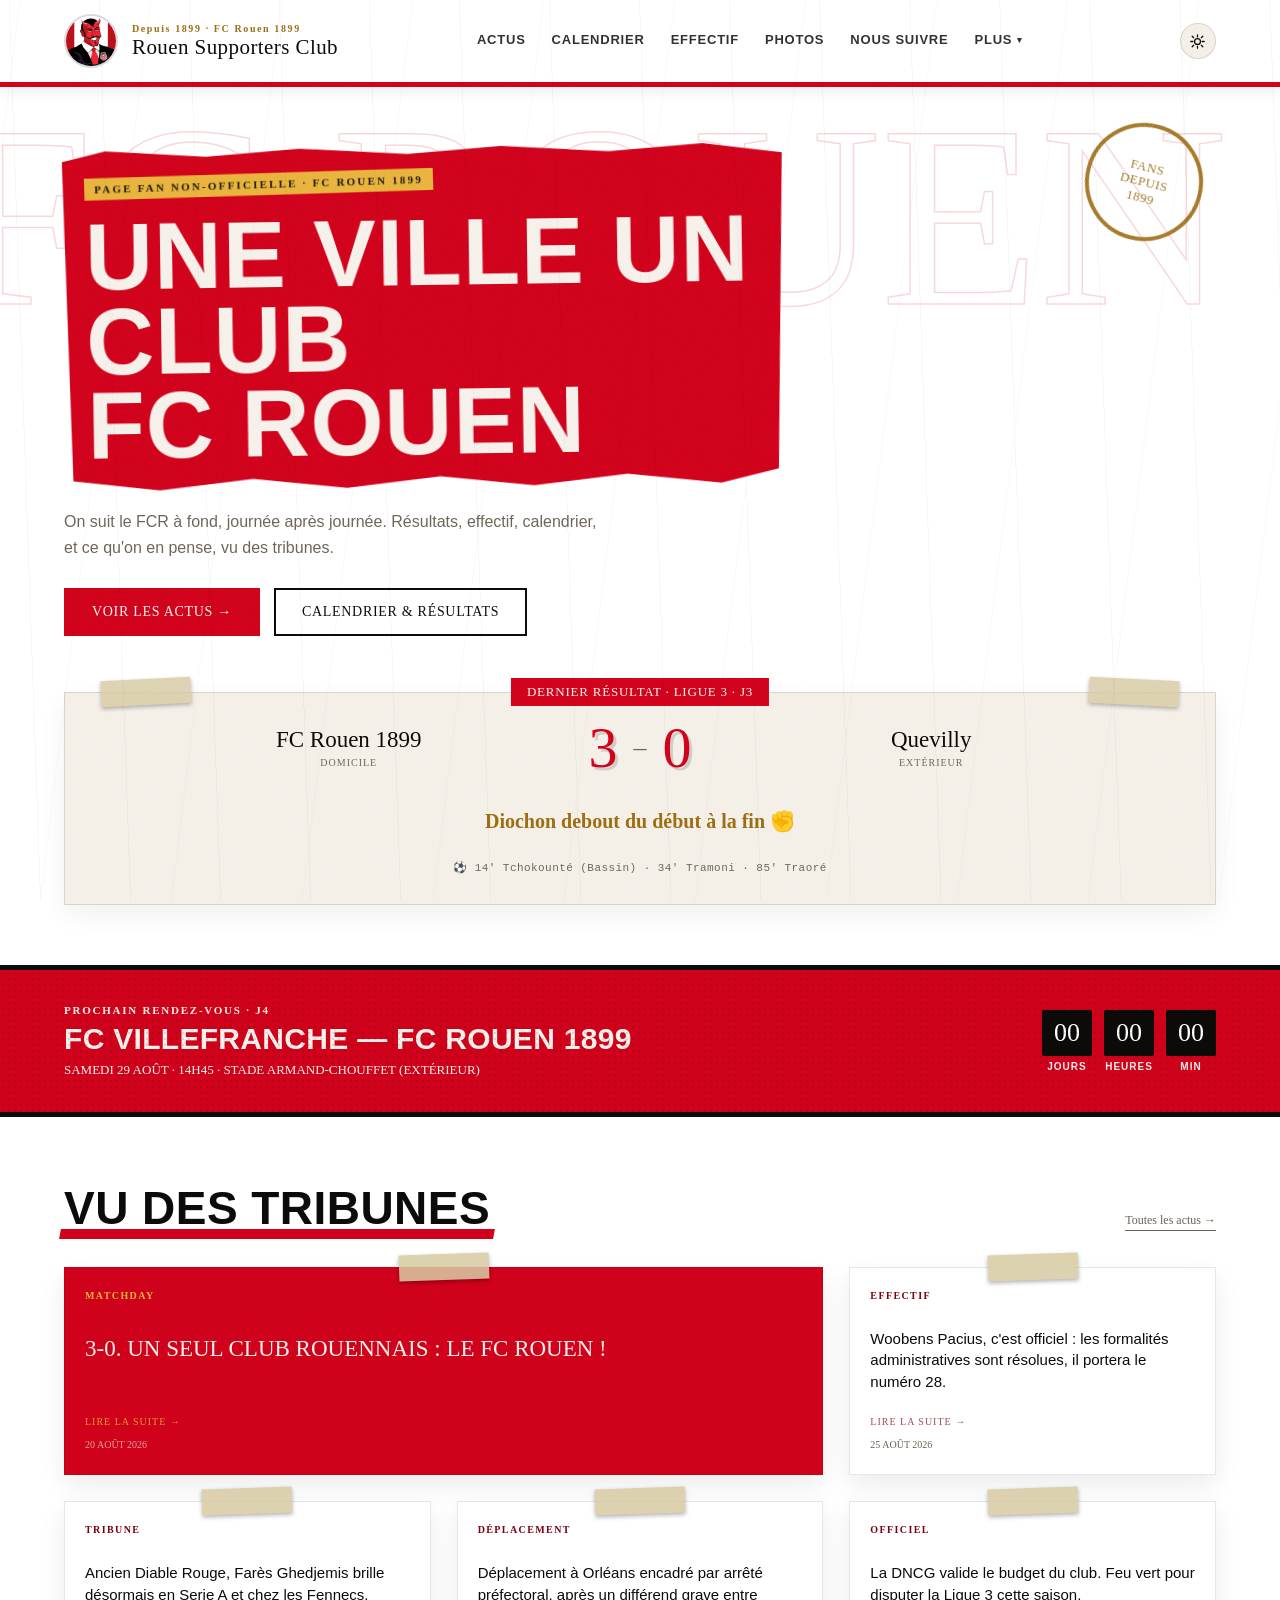
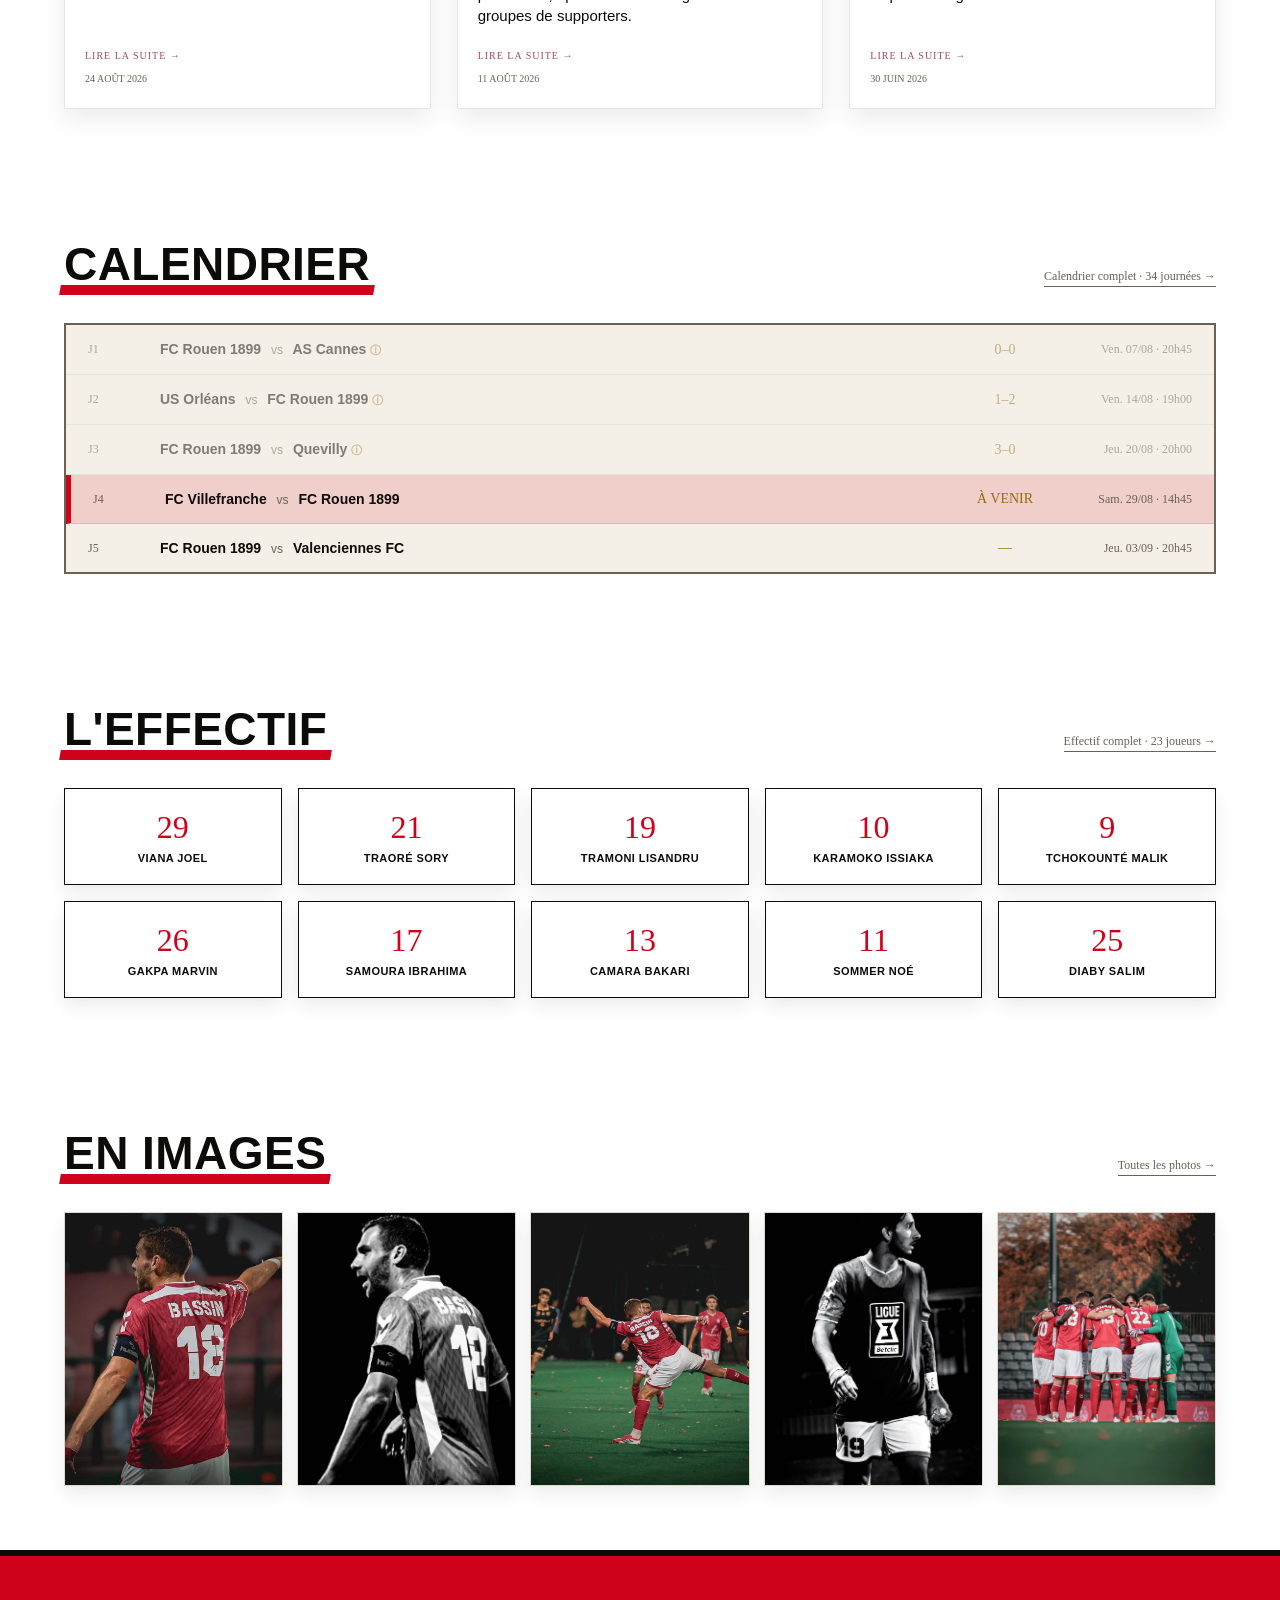
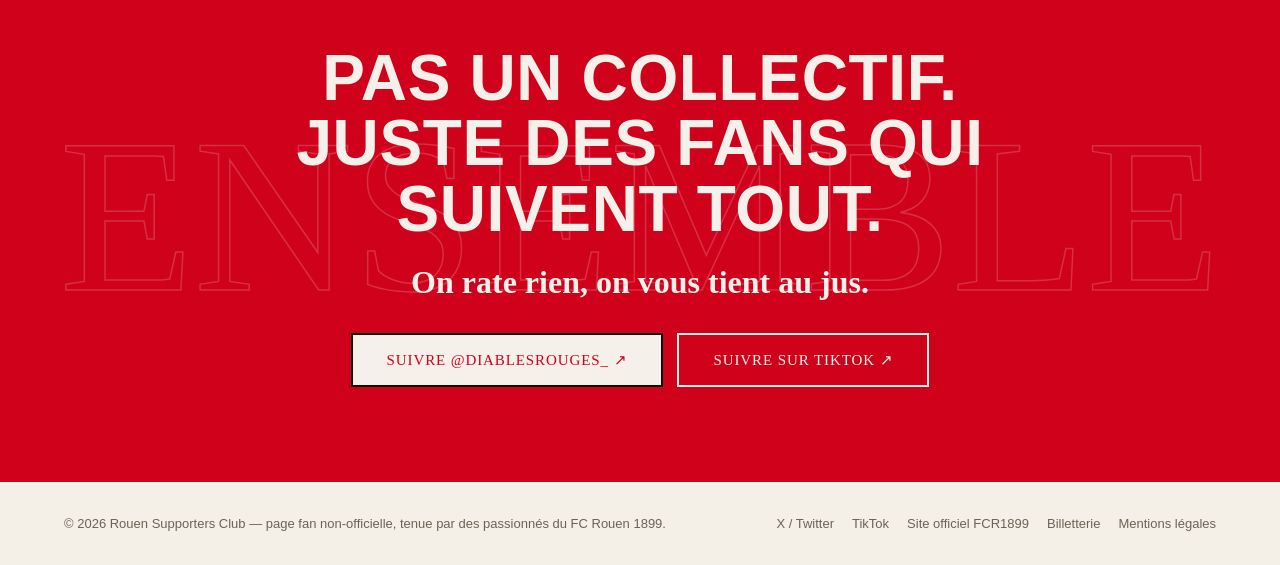
==== commit b9952ca9: "Ajoute les passes decisives manquantes du match FCR-QRM (3-0) Confirme par l'utilisateur : but de Tr" ====
--- a/index.html
+++ b/index.html
@@ -474,7 +474,7 @@
   </div>
   <div class="actus-grid">
     <div class="actu-card feature reveal"
-      data-full="Le FC Rouen a fait le nécessaire face à Quevilly (QRM) pour ce troisième match de la saison : ouverture du score de Tchokounté sur un centre de Bassin (14e), doublé par une frappe splendide de Tramoni (34e), et le but du confort signé Traoré (85e). 6 500 spectateurs à Diochon pour cette victoire qui lance idéalement la saison."
+      data-full="Le FC Rouen a fait le nécessaire face à Quevilly (QRM) pour ce troisième match de la saison : ouverture du score de Tchokounté sur un centre de Bassin (14e), doublé par une frappe splendide de Tramoni sur passe de Karamoko (34e), et le but du confort signé Traoré sur une passe de Tchokounté (85e). 6 500 spectateurs à Diochon pour cette victoire qui lance idéalement la saison."
       data-source="https://www.ici.fr/normandie/seine-maritime-76/rouen/ligue-3-le-fc-rouen-bat-logiquement-qrm-3-0-et-lance-idealement-sa-saison-8451240" data-source-name="ici.fr">
       <div class="tape"></div>
       <div class="tag">MATCHDAY</div>
@@ -659,7 +659,7 @@
   const matchMoments = {
     '2026-08-07': [],
     '2026-08-14': [{min:13, scorer:'Tchokounté', note:'penalty'}, {min:68, scorer:'Legendre (Orléans)', note:'penalty'}, {min:78, scorer:'Traoré'}],
-    '2026-08-20': [{min:14, scorer:'Tchokounté', assist:'Bassin'}, {min:34, scorer:'Tramoni'}, {min:85, scorer:'Traoré'}],
+    '2026-08-20': [{min:14, scorer:'Tchokounté', assist:'Bassin'}, {min:34, scorer:'Tramoni', assist:'Karamoko'}, {min:85, scorer:'Traoré', assist:'Tchokounté'}],
   };
   const matchSources = {
     '2026-08-07': {url:'https://supporters-12rouennais.com/fc-rouen-as-cannes-0-0/', name:'12 Rouennais'},
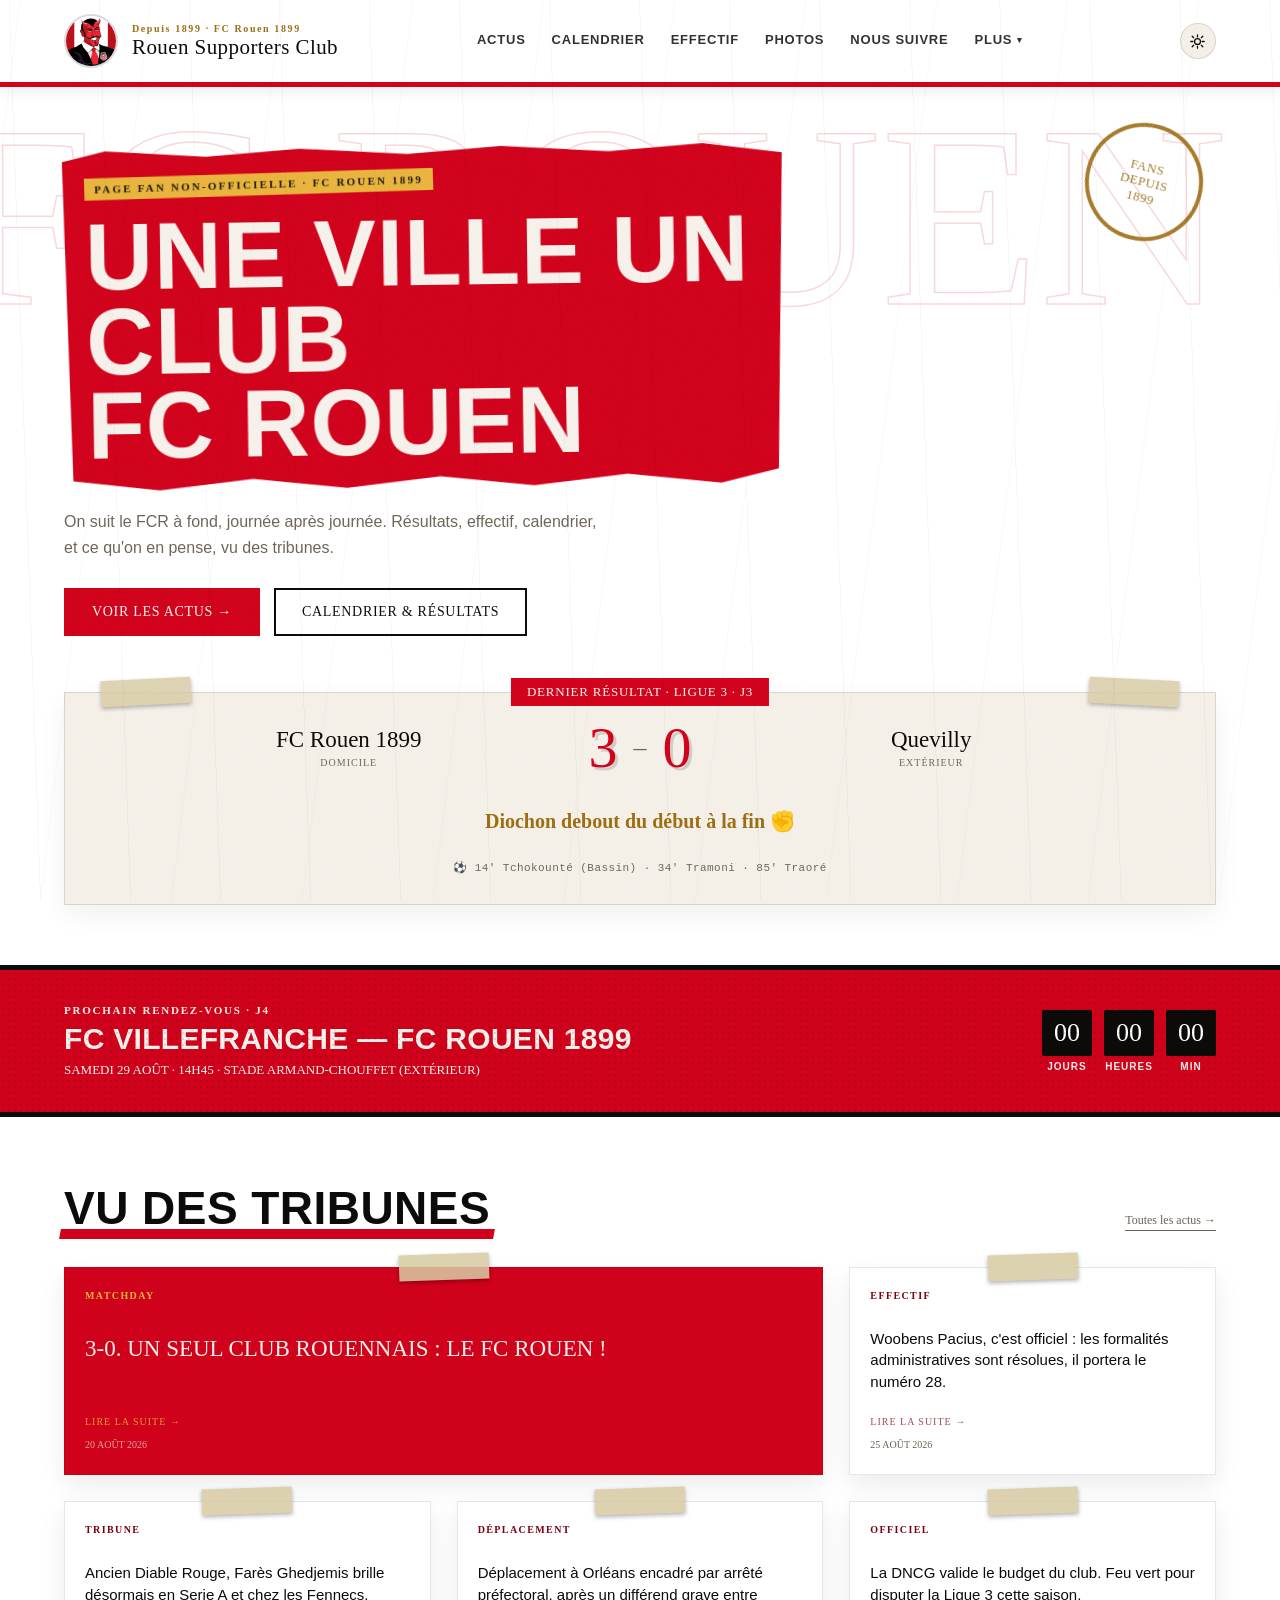
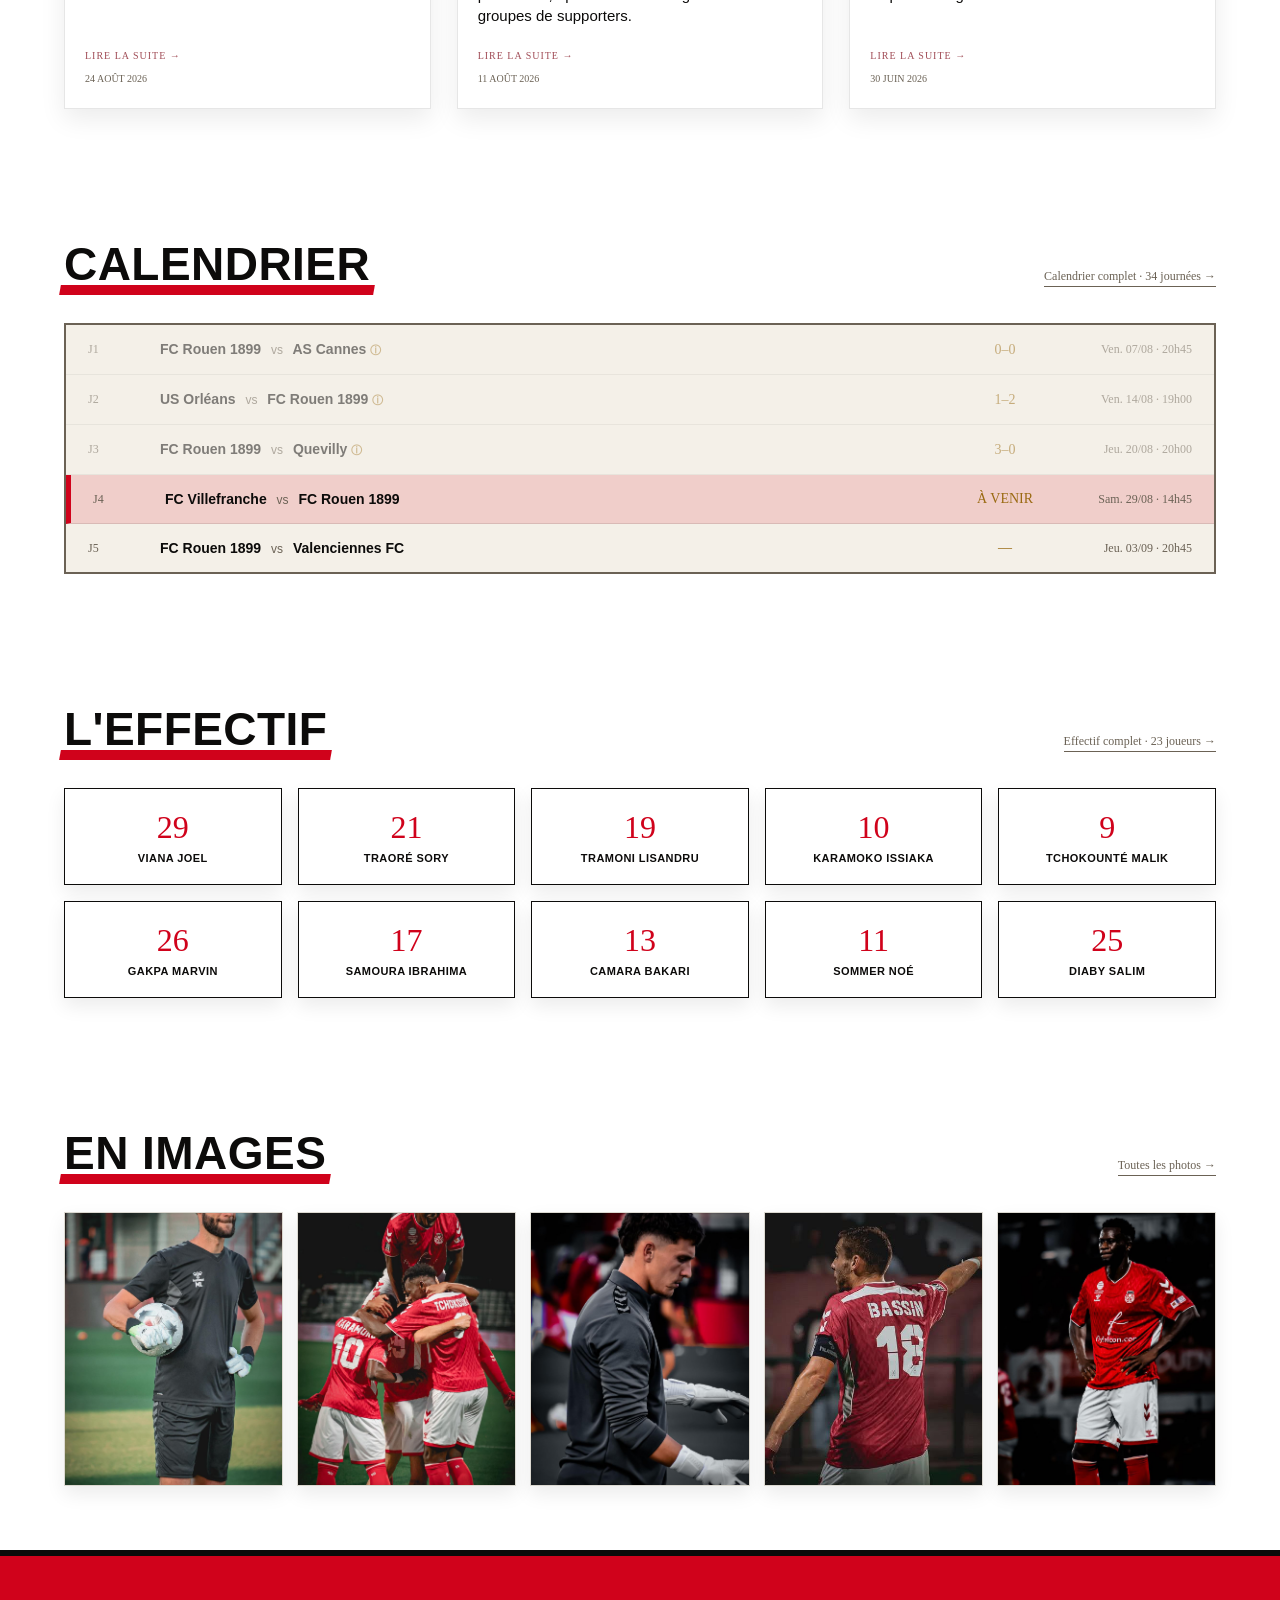
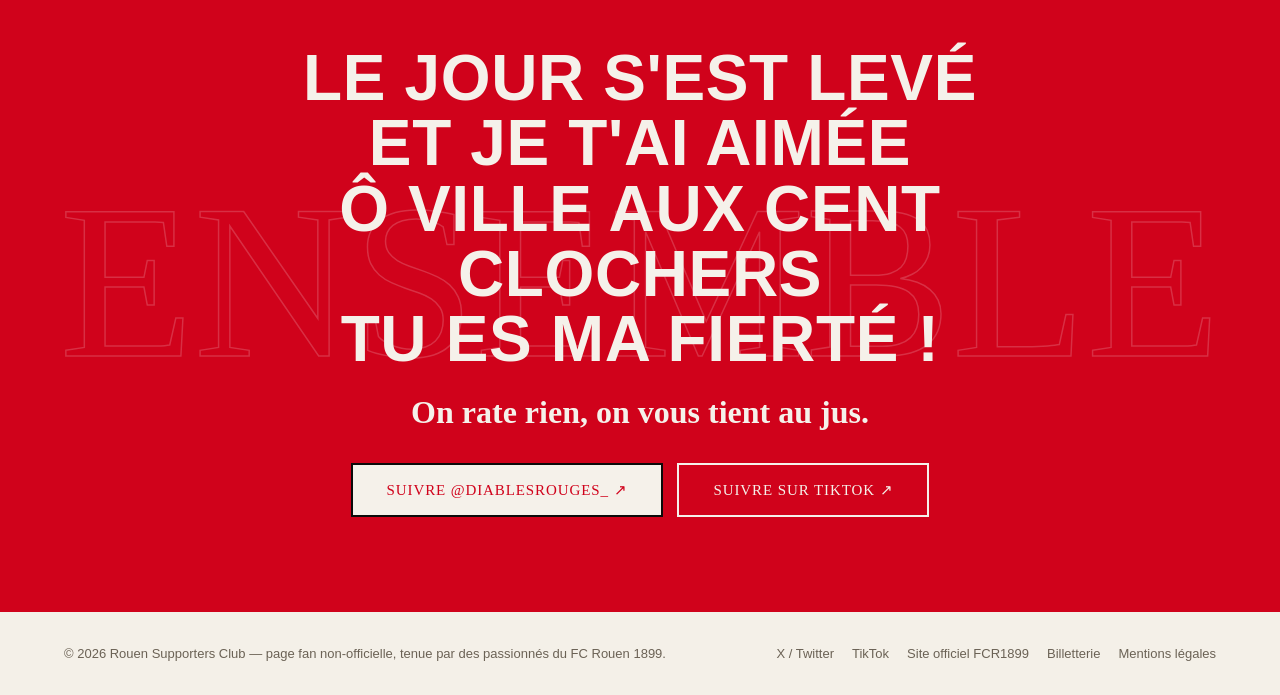
==== commit 9b2acf3f: "Remplace le titre du manifeste par un chant emblematique des supporters "Pas un collectif. Juste des" ====
--- a/index.html
+++ b/index.html
@@ -590,7 +590,7 @@
 <div class="manifesto" id="rejoindre">
   <div class="bg-word">ENSEMBLE</div>
   <div class="manifesto-inner reveal">
-    <h2>Pas un collectif.<br>Juste des fans qui suivent tout.</h2>
+    <h2>Le jour s'est levé<br>Et je t'ai aimée<br>Ô ville aux cent clochers<br>Tu es ma fierté !</h2>
     <p class="hand">On rate rien, on vous tient au jus.</p>
     <div class="manifesto-ctas">
       <a class="cta" href="https://x.com/DiablesRouges_">Suivre @DiablesRouges_ ↗</a>
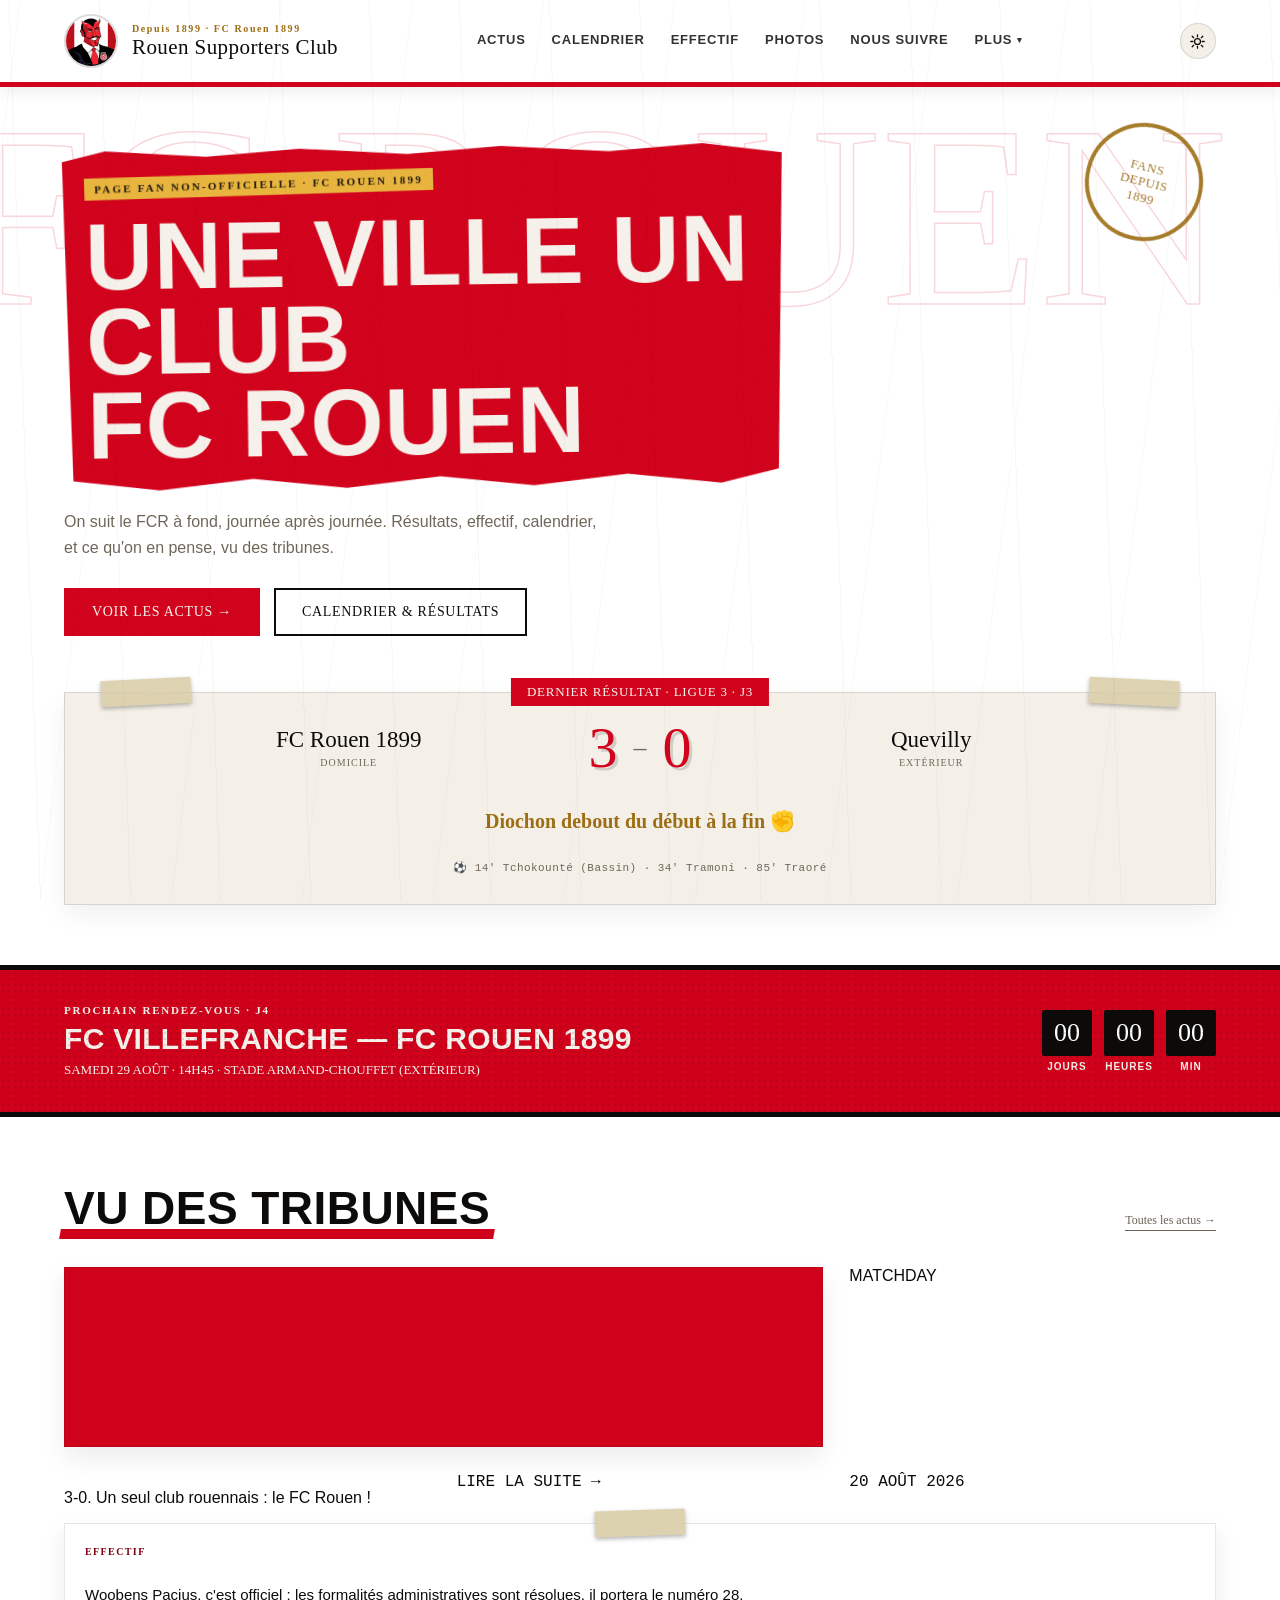
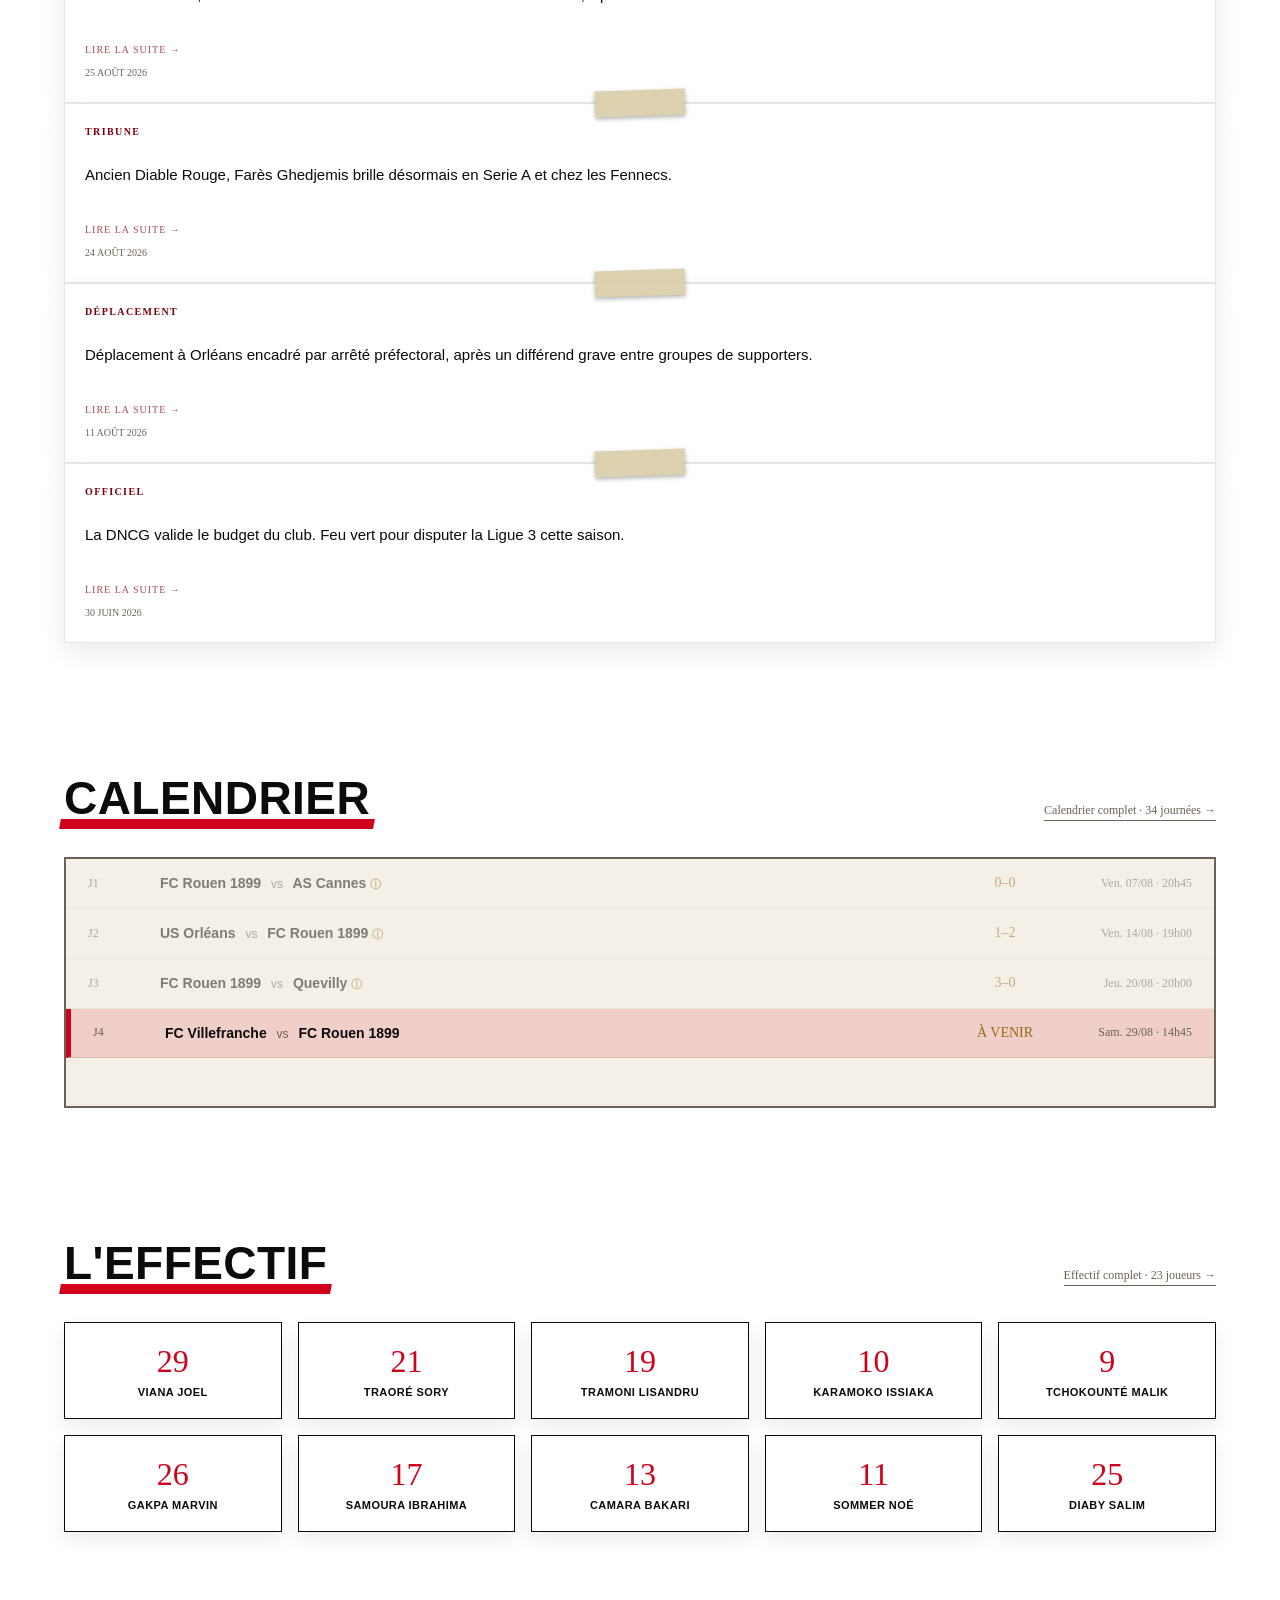
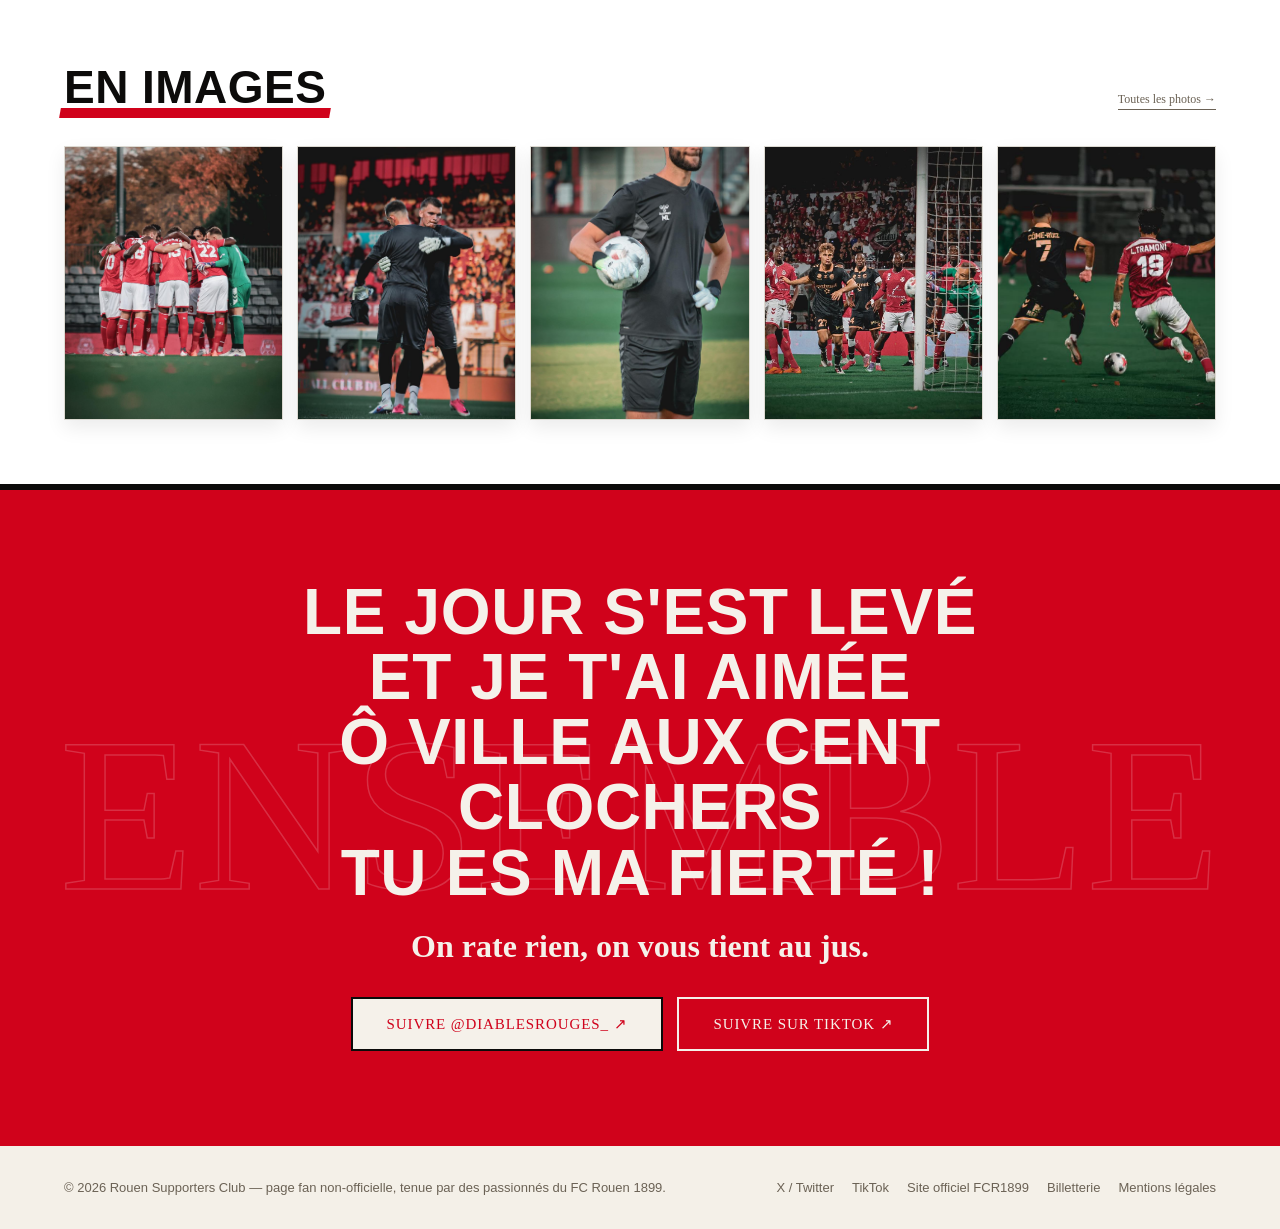
==== commit f4a6da77: "Ajoute le support d'une photo dans le modal des actus Nouvel attribut optionnel data-photo (+ data-p" ====
--- a/index.html
+++ b/index.html
@@ -249,6 +249,7 @@
   .modal-goals li:last-child{border-bottom:none;}
   .modal-goals .min{font-family:'JetBrains Mono'; font-weight:700; color:var(--red-deep); min-width:34px;}
   .modal-goals .assist{color:var(--paper-dim); font-size:12px;}
+  .modal-photo{width:calc(100% + 56px); margin:18px -28px 0; display:none;}
   .modal-body{margin-top:18px; font-size:15px; line-height:1.65;}
   .modal-source{
     margin-top:16px; font-family:'JetBrains Mono'; font-size:11px; color:var(--paper-dim);
@@ -475,7 +476,8 @@
   <div class="actus-grid">
     <div class="actu-card feature reveal"
       data-full="Le FC Rouen a fait le nécessaire face à Quevilly (QRM) pour ce troisième match de la saison : ouverture du score de Tchokounté sur un centre de Bassin (14e), doublé par une frappe splendide de Tramoni sur passe de Karamoko (34e), et le but du confort signé Traoré sur une passe de Tchokounté (85e). 6 500 spectateurs à Diochon pour cette victoire qui lance idéalement la saison."
-      data-source="https://www.ici.fr/normandie/seine-maritime-76/rouen/ligue-3-le-fc-rouen-bat-logiquement-qrm-3-0-et-lance-idealement-sa-saison-8451240" data-source-name="ici.fr">
+      data-source="https://www.ici.fr/normandie/seine-maritime-76/rouen/ligue-3-le-fc-rouen-bat-logiquement-qrm-3-0-et-lance-idealement-sa-saison-8451240" data-source-name="ici.fr"
+      data-photo="photos/2AD73B14-33EA-49EF-9B57-712779C4A43B.jpg" data-photo-alt="Karamoko et Tchokounté fêtent le but ensemble, FCR - QRM (J3)."
       <div class="tape"></div>
       <div class="tag">MATCHDAY</div>
       <p>3-0. Un seul club rouennais : le FC Rouen !</p>
@@ -619,6 +621,7 @@
     <h3 id="modal-title"></h3>
     <div class="modal-score" id="modal-score"></div>
     <ul class="modal-goals" id="modal-goals"></ul>
+    <img class="modal-photo" id="modal-photo" alt="" loading="lazy">
     <div class="modal-body" id="modal-body"></div>
     <div class="modal-source" id="modal-source"></div>
   </div>
@@ -677,6 +680,7 @@
   const modalTitle = document.getElementById('modal-title');
   const modalScore = document.getElementById('modal-score');
   const modalGoals = document.getElementById('modal-goals');
+  const modalPhoto = document.getElementById('modal-photo');
   const modalBody = document.getElementById('modal-body');
   const modalSource = document.getElementById('modal-source');
 
@@ -710,6 +714,8 @@
       ? goals.map(g => `<li><span class="min mono">${g.min}'</span><span>${g.scorer}${g.note ? ` <span class="assist">(${g.note})</span>` : ''}${g.assist ? ` <span class="assist">— passe de ${g.assist}</span>` : ''}</span></li>`).join('')
       : '<li><span style="color:var(--paper-dim);">Aucun but marqué.</span></li>';
     modalGoals.style.display = '';
+    modalPhoto.style.display = 'none';
+    modalPhoto.src = '';
     modalBody.style.display = 'none';
     const src = matchSources[row.dataset.date];
     setModalSource(src && src.url, src && src.name);
@@ -723,6 +729,15 @@
     modalTitle.textContent = card.querySelector('p').textContent;
     modalScore.style.display = 'none';
     modalGoals.style.display = 'none';
+    const photo = card.dataset.photo;
+    if(photo){
+      modalPhoto.src = photo;
+      modalPhoto.alt = card.dataset.photoAlt || '';
+      modalPhoto.style.display = 'block';
+    } else {
+      modalPhoto.style.display = 'none';
+      modalPhoto.src = '';
+    }
     modalBody.textContent = card.dataset.full || card.querySelector('p').textContent;
     modalBody.style.display = '';
     setModalSource(card.dataset.source, card.dataset.sourceName);
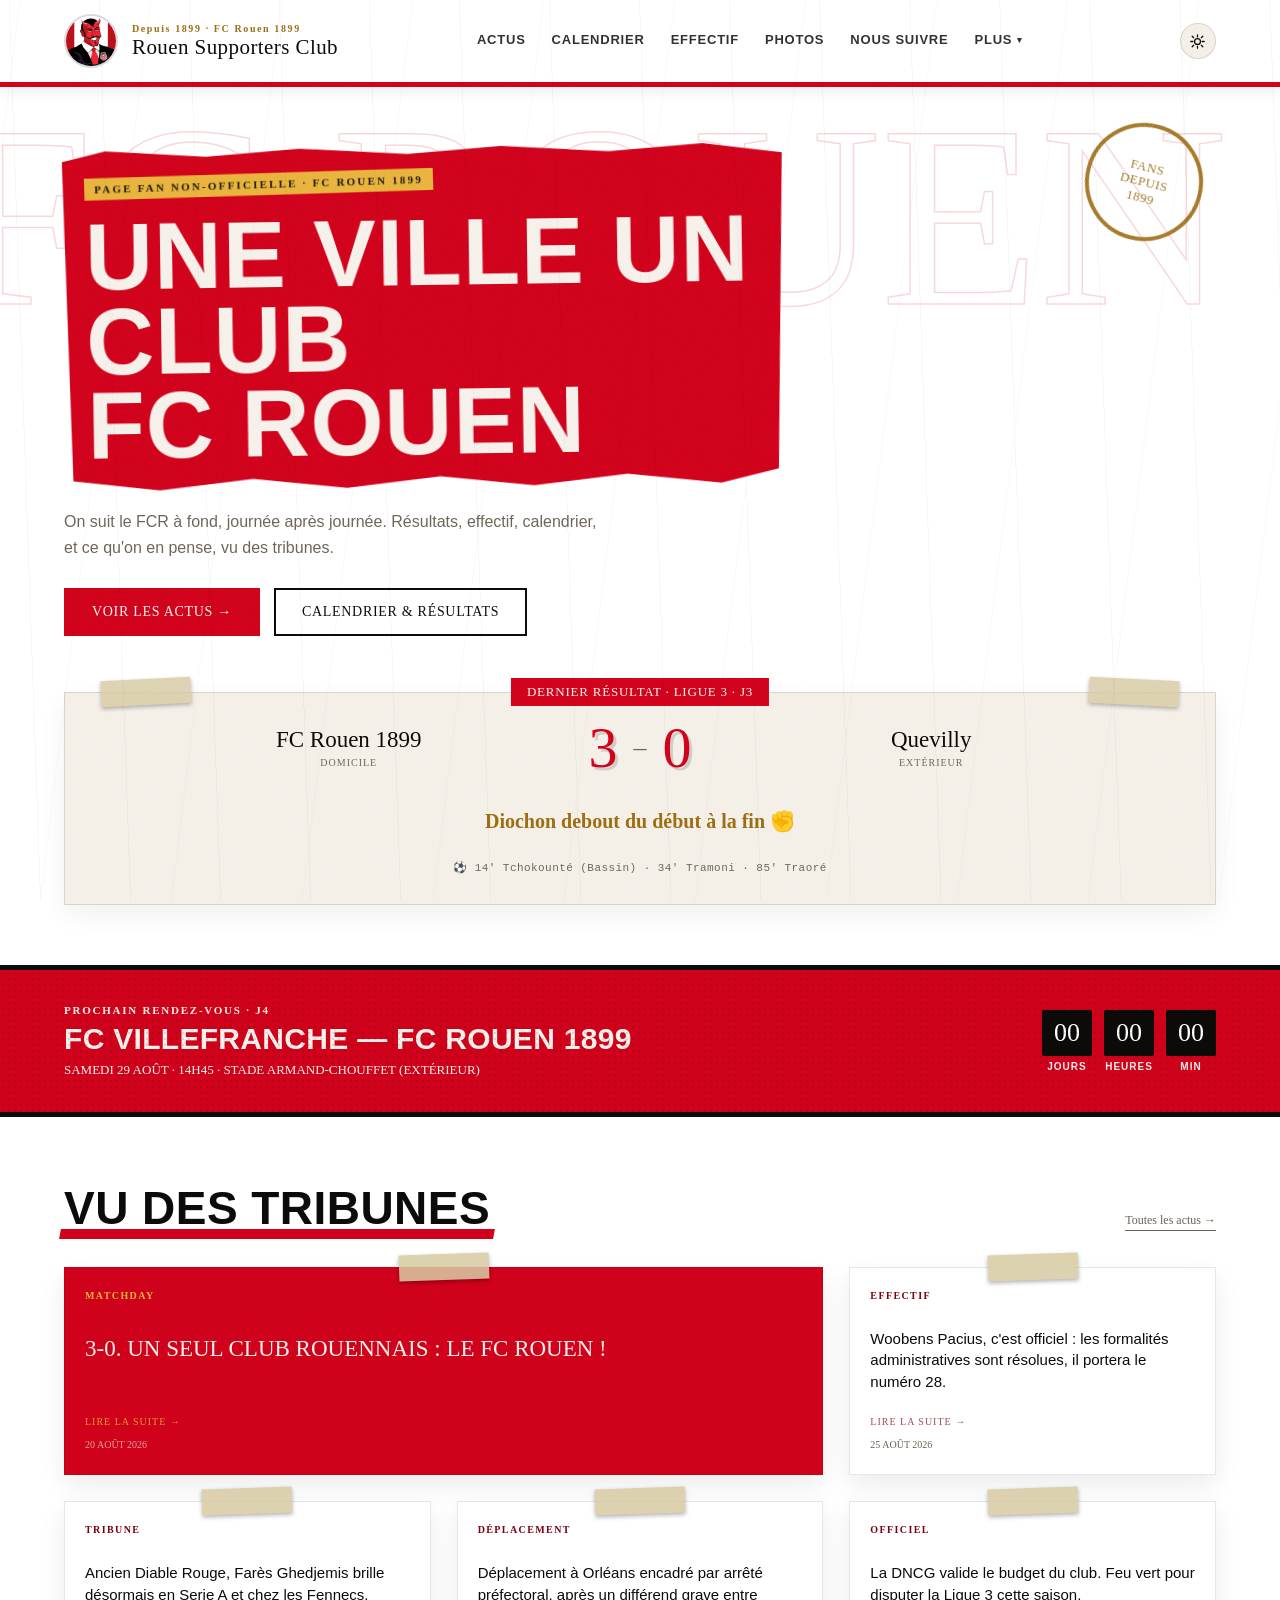
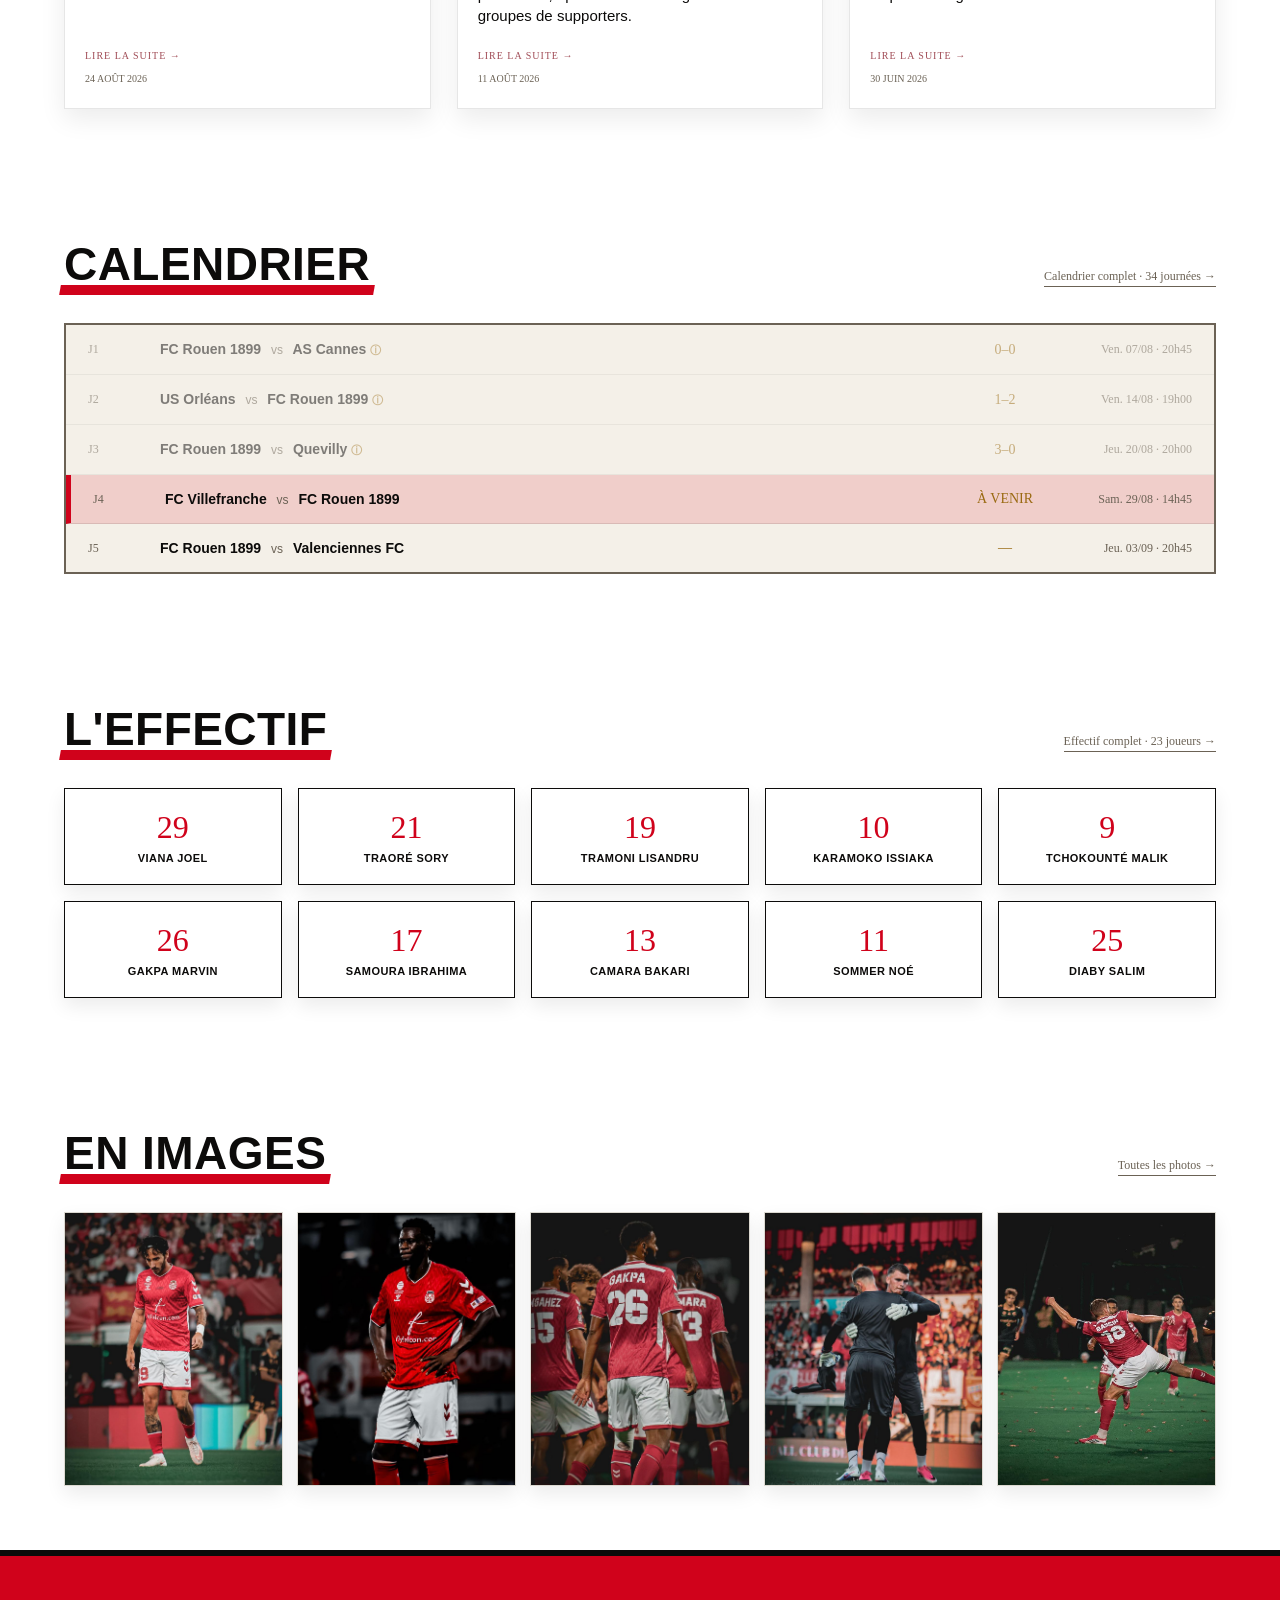
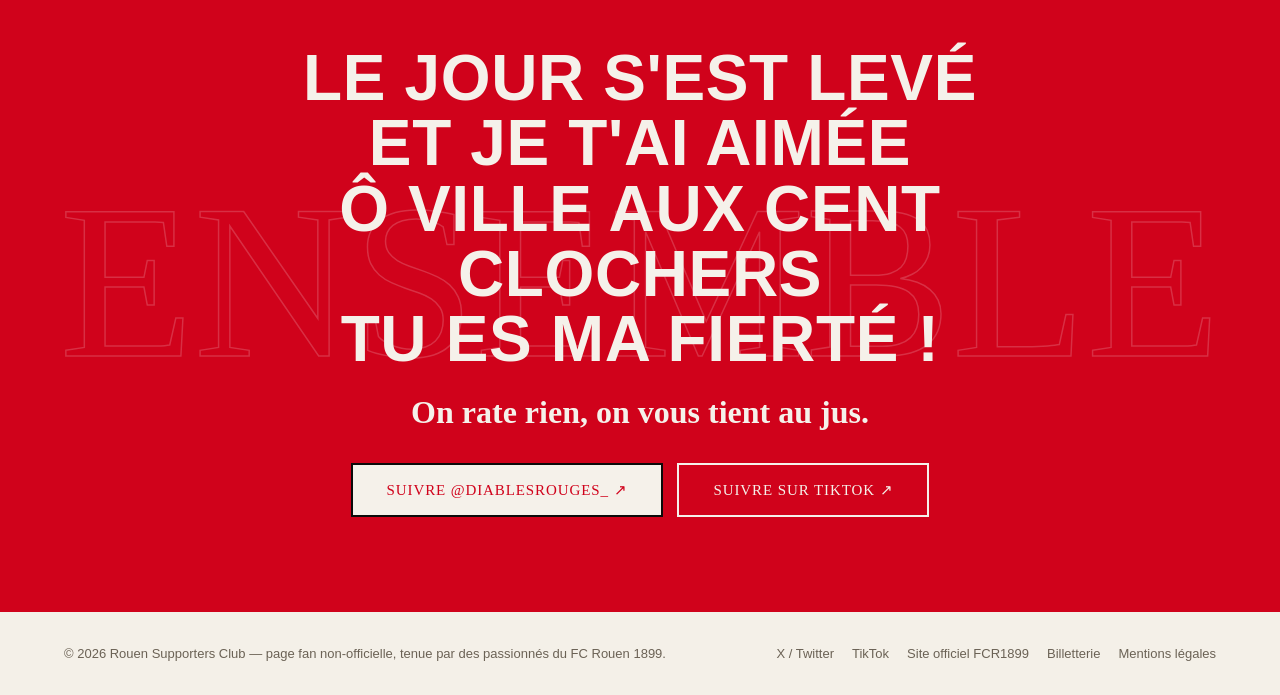
==== commit feeb656b: "Fix: balise cassee sur la carte matchday (chevron de fermeture manquant) Le dernier commit avait sup" ====
--- a/index.html
+++ b/index.html
@@ -477,7 +477,7 @@
     <div class="actu-card feature reveal"
       data-full="Le FC Rouen a fait le nécessaire face à Quevilly (QRM) pour ce troisième match de la saison : ouverture du score de Tchokounté sur un centre de Bassin (14e), doublé par une frappe splendide de Tramoni sur passe de Karamoko (34e), et le but du confort signé Traoré sur une passe de Tchokounté (85e). 6 500 spectateurs à Diochon pour cette victoire qui lance idéalement la saison."
       data-source="https://www.ici.fr/normandie/seine-maritime-76/rouen/ligue-3-le-fc-rouen-bat-logiquement-qrm-3-0-et-lance-idealement-sa-saison-8451240" data-source-name="ici.fr"
-      data-photo="photos/2AD73B14-33EA-49EF-9B57-712779C4A43B.jpg" data-photo-alt="Karamoko et Tchokounté fêtent le but ensemble, FCR - QRM (J3)."
+      data-photo="photos/2AD73B14-33EA-49EF-9B57-712779C4A43B.jpg" data-photo-alt="Karamoko et Tchokounté fêtent le but ensemble, FCR - QRM (J3).">
       <div class="tape"></div>
       <div class="tag">MATCHDAY</div>
       <p>3-0. Un seul club rouennais : le FC Rouen !</p>
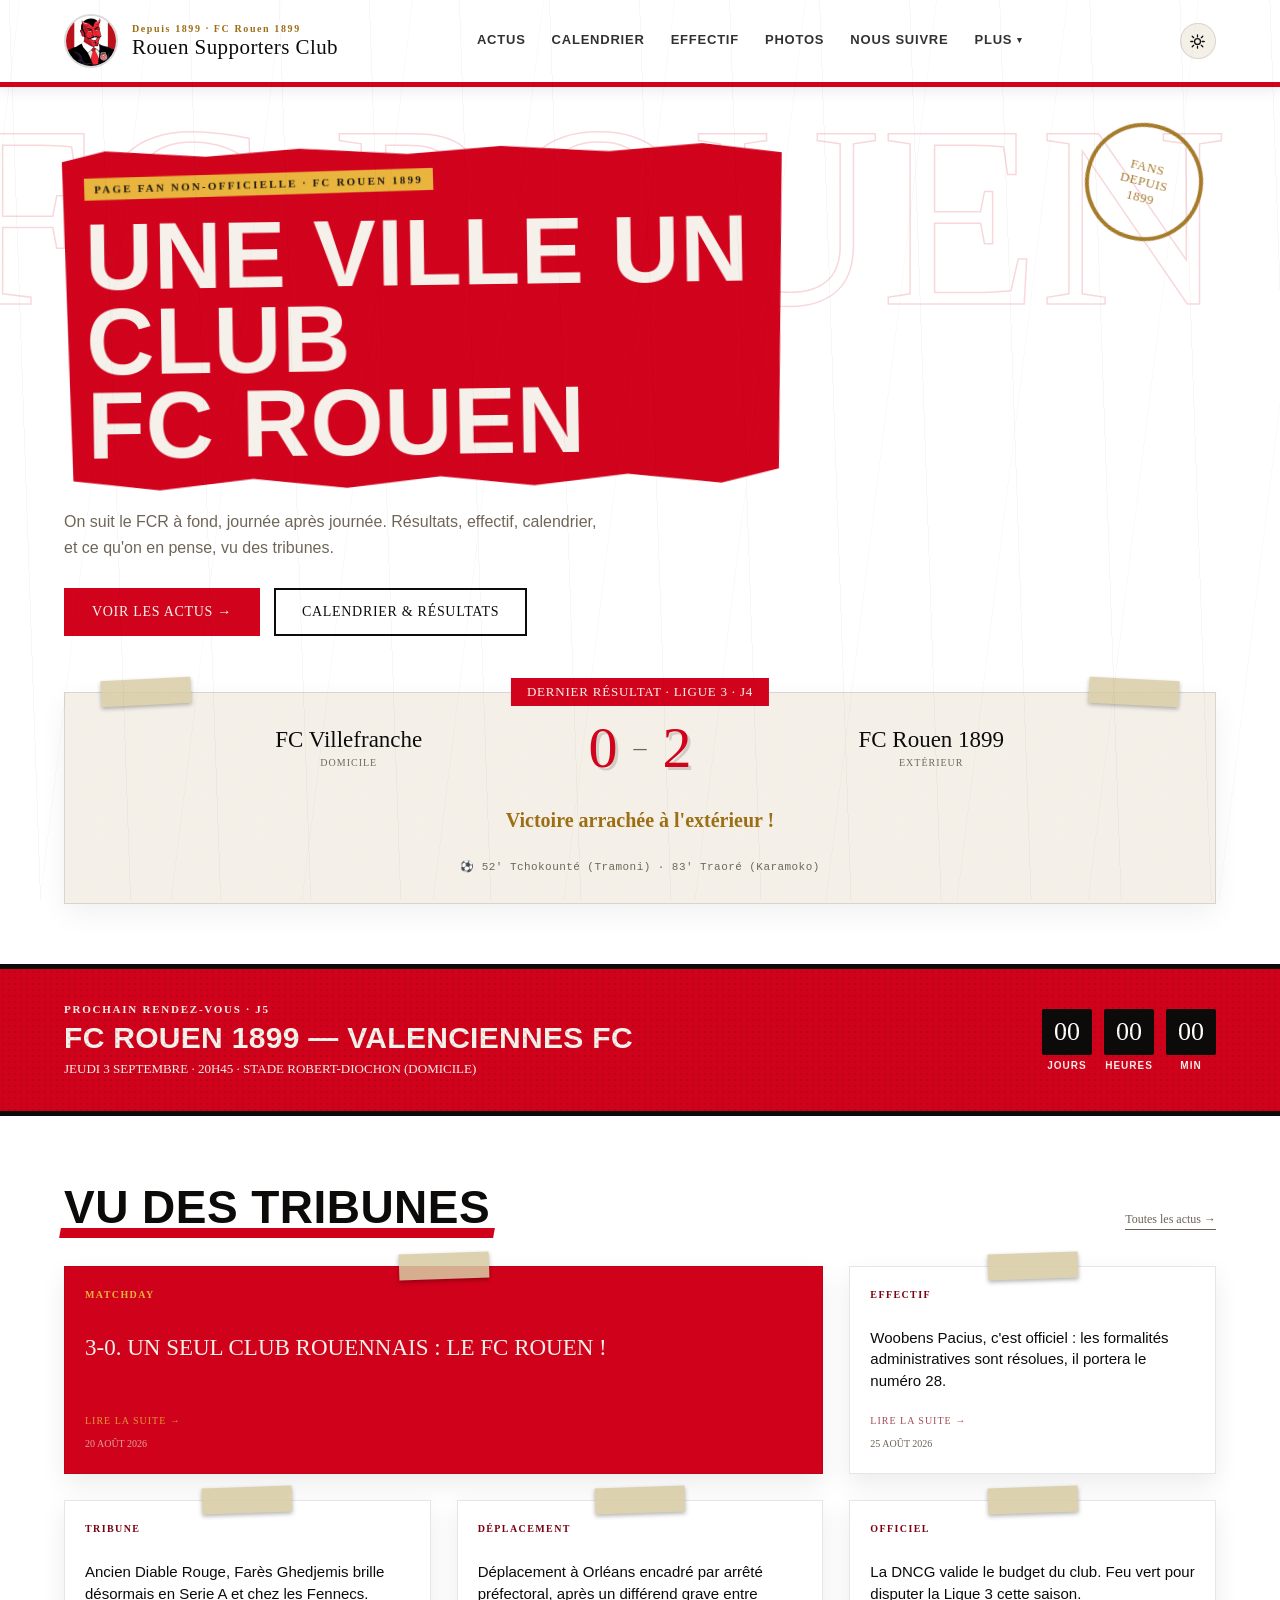
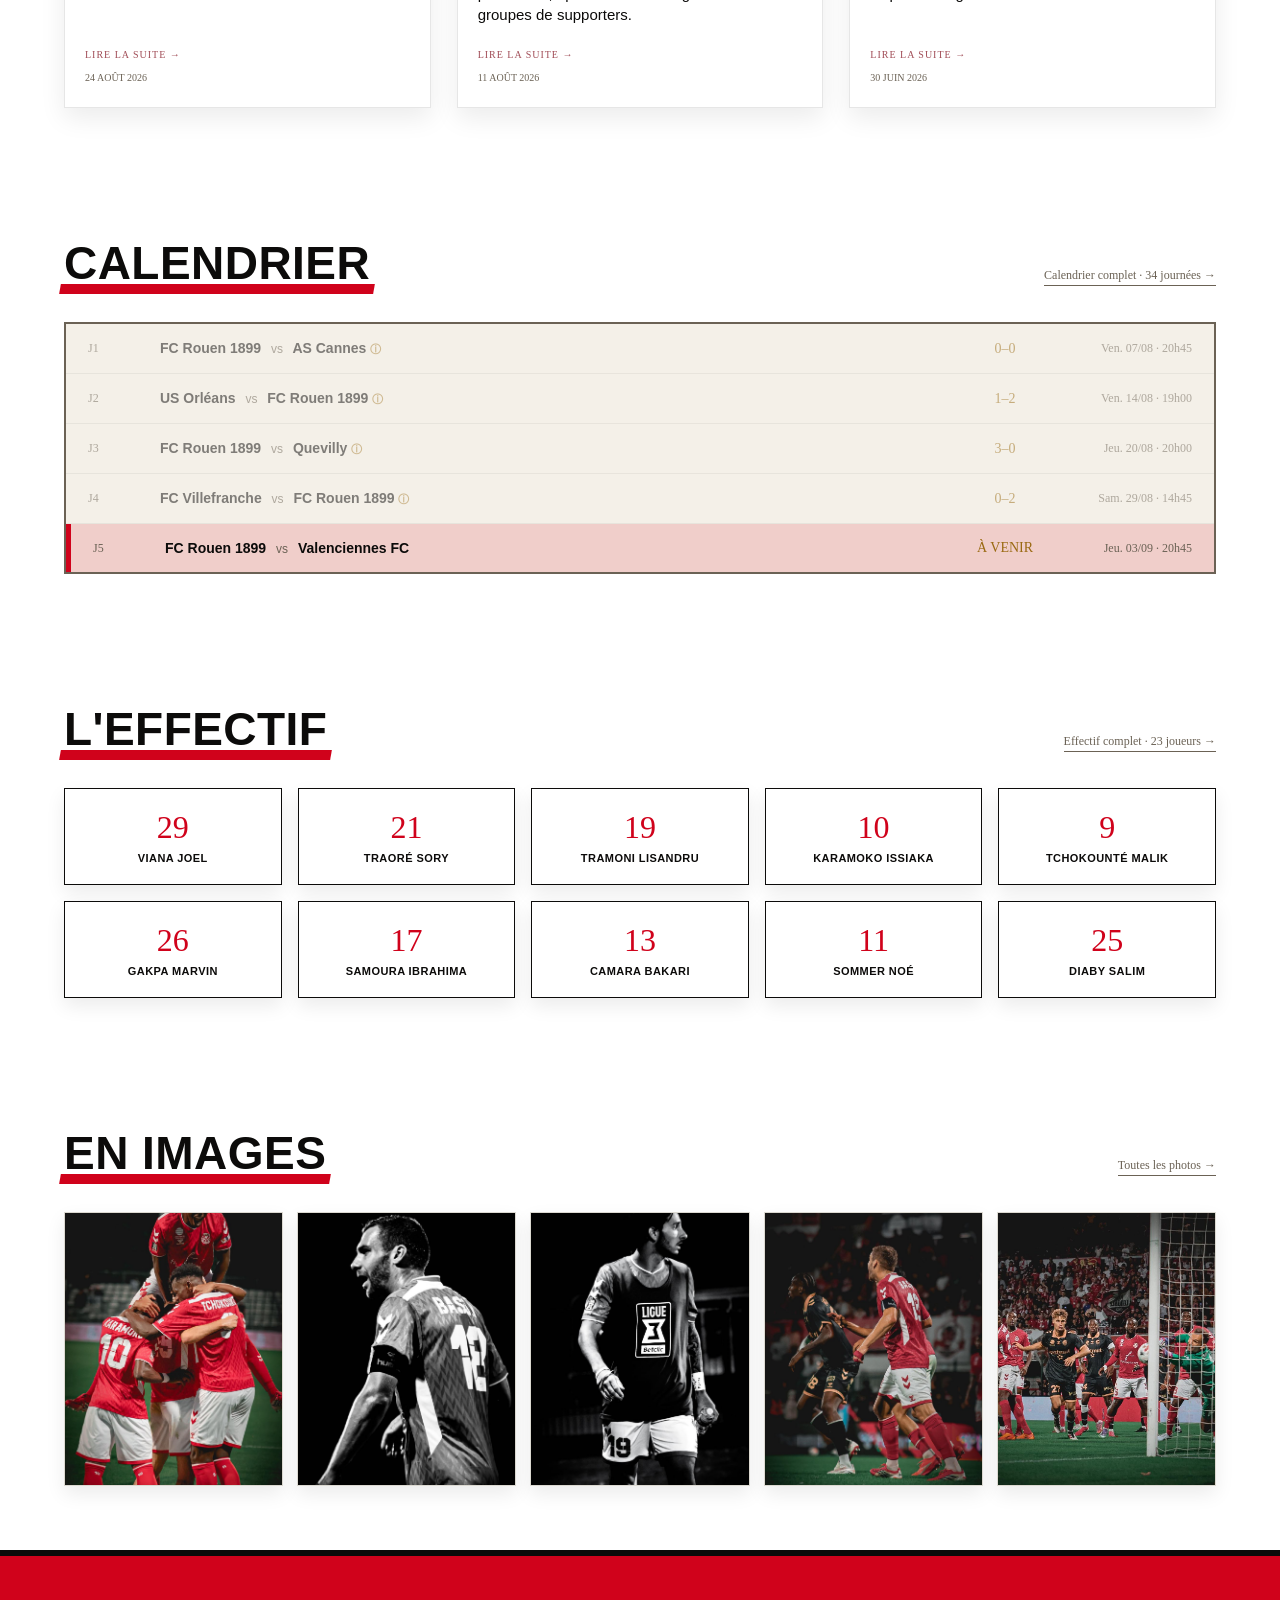
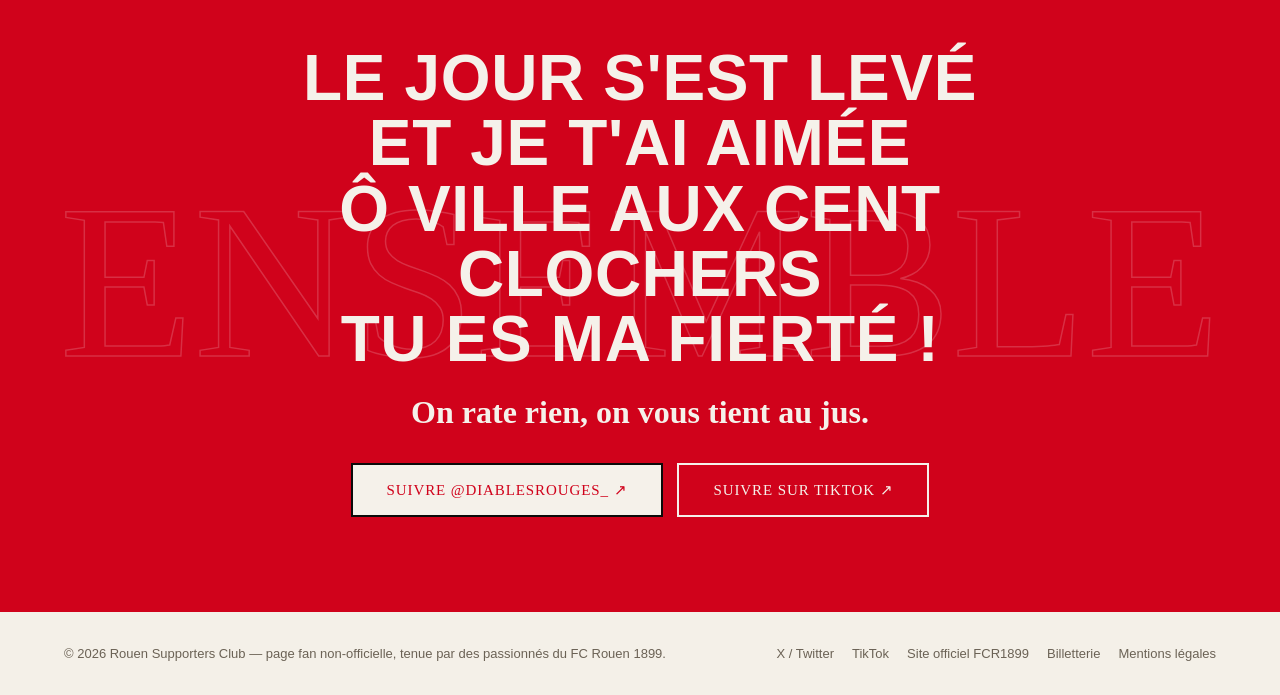
==== commit 2b1013a6: "Match J4: victoire 2-0 a Villefranche But de Tchokounte (52e, passe de Tramoni) et Traore (83e, pass" ====
--- a/index.html
+++ b/index.html
@@ -435,31 +435,31 @@
     <div class="board" id="board">
       <div class="tape"></div>
       <div class="tape t2"></div>
-      <div class="board-label" id="board-label">DERNIER RÉSULTAT · LIGUE 3 · J3</div>
+      <div class="board-label" id="board-label">DERNIER RÉSULTAT · LIGUE 3 · J4</div>
       <div class="team">
-        <div class="name" id="board-home-name">FC Rouen 1899</div>
+        <div class="name" id="board-home-name">FC Villefranche</div>
         <div class="tag" id="board-home-tag">DOMICILE</div>
       </div>
       <div class="score">
-        <div class="num" id="board-home-score">3</div>
+        <div class="num" id="board-home-score">0</div>
         <div class="sep">–</div>
-        <div class="num" id="board-away-score">0</div>
+        <div class="num" id="board-away-score">2</div>
       </div>
       <div class="team">
-        <div class="name" id="board-away-name">Quevilly</div>
+        <div class="name" id="board-away-name">FC Rouen 1899</div>
         <div class="tag" id="board-away-tag">EXTÉRIEUR</div>
       </div>
-      <div class="score-note" id="board-note">Diochon debout du début à la fin ✊</div>
-      <div class="board-goals mono" id="board-goals">⚽ 14' Tchokounté (Bassin) · 34' Tramoni · 85' Traoré</div>
+      <div class="score-note" id="board-note">Victoire arrachée à l'extérieur !</div>
+      <div class="board-goals mono" id="board-goals">⚽ 52' Tchokounté (Tramoni) · 83' Traoré (Karamoko)</div>
     </div>
   </div>
 </div>
 
 <div class="next reveal">
   <div class="next-info">
-    <div class="label" id="next-label">PROCHAIN RENDEZ-VOUS · J4</div>
-    <h2 id="next-title">FC Villefranche — FC Rouen 1899</h2>
-    <div class="next-meta" id="next-meta">SAMEDI 29 AOÛT · 14H45 · STADE ARMAND-CHOUFFET (EXTÉRIEUR)</div>
+    <div class="label" id="next-label">PROCHAIN RENDEZ-VOUS · J5</div>
+    <h2 id="next-title">FC Rouen 1899 — Valenciennes FC</h2>
+    <div class="next-meta" id="next-meta">JEUDI 3 SEPTEMBRE · 20H45 · STADE ROBERT-DIOCHON (DOMICILE)</div>
   </div>
   <div class="countdown" id="countdown">
     <div class="cd-cell"><div class="num" id="cd-d">–</div><div class="unit">jours</div></div>
@@ -547,16 +547,16 @@
       <div class="fx-score">3–0</div>
       <div class="fx-date">Jeu. 20/08 · 20h00</div>
     </div>
+    <div class="fx-row played row-reveal has-moments" data-date="2026-08-29">
+      <div class="fx-j mono">J4</div>
+      <div class="fx-teams">FC Villefranche <span class="vs">vs</span> FC Rouen 1899 <span class="fx-info">ⓘ</span></div>
+      <div class="fx-score">0–2</div>
+      <div class="fx-date">Sam. 29/08 · 14h45</div>
+    </div>
     <div class="fx-row next-row row-reveal">
-      <div class="fx-j mono">J4</div>
-      <div class="fx-teams">FC Villefranche <span class="vs">vs</span> FC Rouen 1899</div>
-      <div class="fx-score">À VENIR</div>
-      <div class="fx-date">Sam. 29/08 · 14h45</div>
-    </div>
-    <div class="fx-row row-reveal">
       <div class="fx-j mono">J5</div>
       <div class="fx-teams">FC Rouen 1899 <span class="vs">vs</span> Valenciennes FC</div>
-      <div class="fx-score">—</div>
+      <div class="fx-score">À VENIR</div>
       <div class="fx-date">Jeu. 03/09 · 20h45</div>
     </div>
   </div>
@@ -628,7 +628,7 @@
 </div>
 
 <script>
-  let target = new Date("2026-08-29T14:45:00");
+  let target = new Date("2026-09-03T20:45:00");
   const cdCells = {d:'cd-d', h:'cd-h', m:'cd-m'};
   const cdPrev = {d:null, h:null, m:null};
   function tick(){
@@ -663,6 +663,7 @@
     '2026-08-07': [],
     '2026-08-14': [{min:13, scorer:'Tchokounté', note:'penalty'}, {min:68, scorer:'Legendre (Orléans)', note:'penalty'}, {min:78, scorer:'Traoré'}],
     '2026-08-20': [{min:14, scorer:'Tchokounté', assist:'Bassin'}, {min:34, scorer:'Tramoni', assist:'Karamoko'}, {min:85, scorer:'Traoré', assist:'Tchokounté'}],
+    '2026-08-29': [{min:52, scorer:'Tchokounté', assist:'Tramoni'}, {min:83, scorer:'Traoré', assist:'Karamoko'}],
   };
   const matchSources = {
     '2026-08-07': {url:'https://supporters-12rouennais.com/fc-rouen-as-cannes-0-0/', name:'12 Rouennais'},
@@ -778,11 +779,17 @@
   modalOverlay.addEventListener('click', (e) => { if(e.target === modalOverlay) closeMatchModal(); });
   document.addEventListener('keydown', (e) => { if(e.key === 'Escape') closeMatchModal(); trapModalFocus(e); });
 
+  /* Dernier match confirme manuellement : si TheSportsDB n'a pas encore
+     indexe un match plus recent, on garde l'affichage statique deja a jour
+     plutot que de reafficher un ancien resultat par-dessus. */
+  const LATEST_KNOWN_MATCH_DATE = '2026-08-29';
+
   fetch(`${SPORTSDB}/eventslast.php?id=${ROUEN_ID}`)
     .then(r => r.json())
     .then(data => {
       const ev = data && data.results && data.results[0];
       if(!ev) return;
+      if(ev.dateEvent && ev.dateEvent <= LATEST_KNOWN_MATCH_DATE) return;
       const isHome = ev.idHomeTeam === ROUEN_ID;
       const hs = parseInt(ev.intHomeScore, 10), as = parseInt(ev.intAwayScore, 10);
       const rouenScore = isHome ? hs : as, oppScore = isHome ? as : hs;
@@ -810,6 +817,7 @@
     .then(data => {
       const ev = data && data.events && data.events[0];
       if(!ev) return;
+      if(ev.dateEvent && ev.dateEvent <= LATEST_KNOWN_MATCH_DATE) return;
       const isHome = ev.idHomeTeam === ROUEN_ID;
       const dt = new Date(ev.strTimestamp + 'Z');
       target = dt;
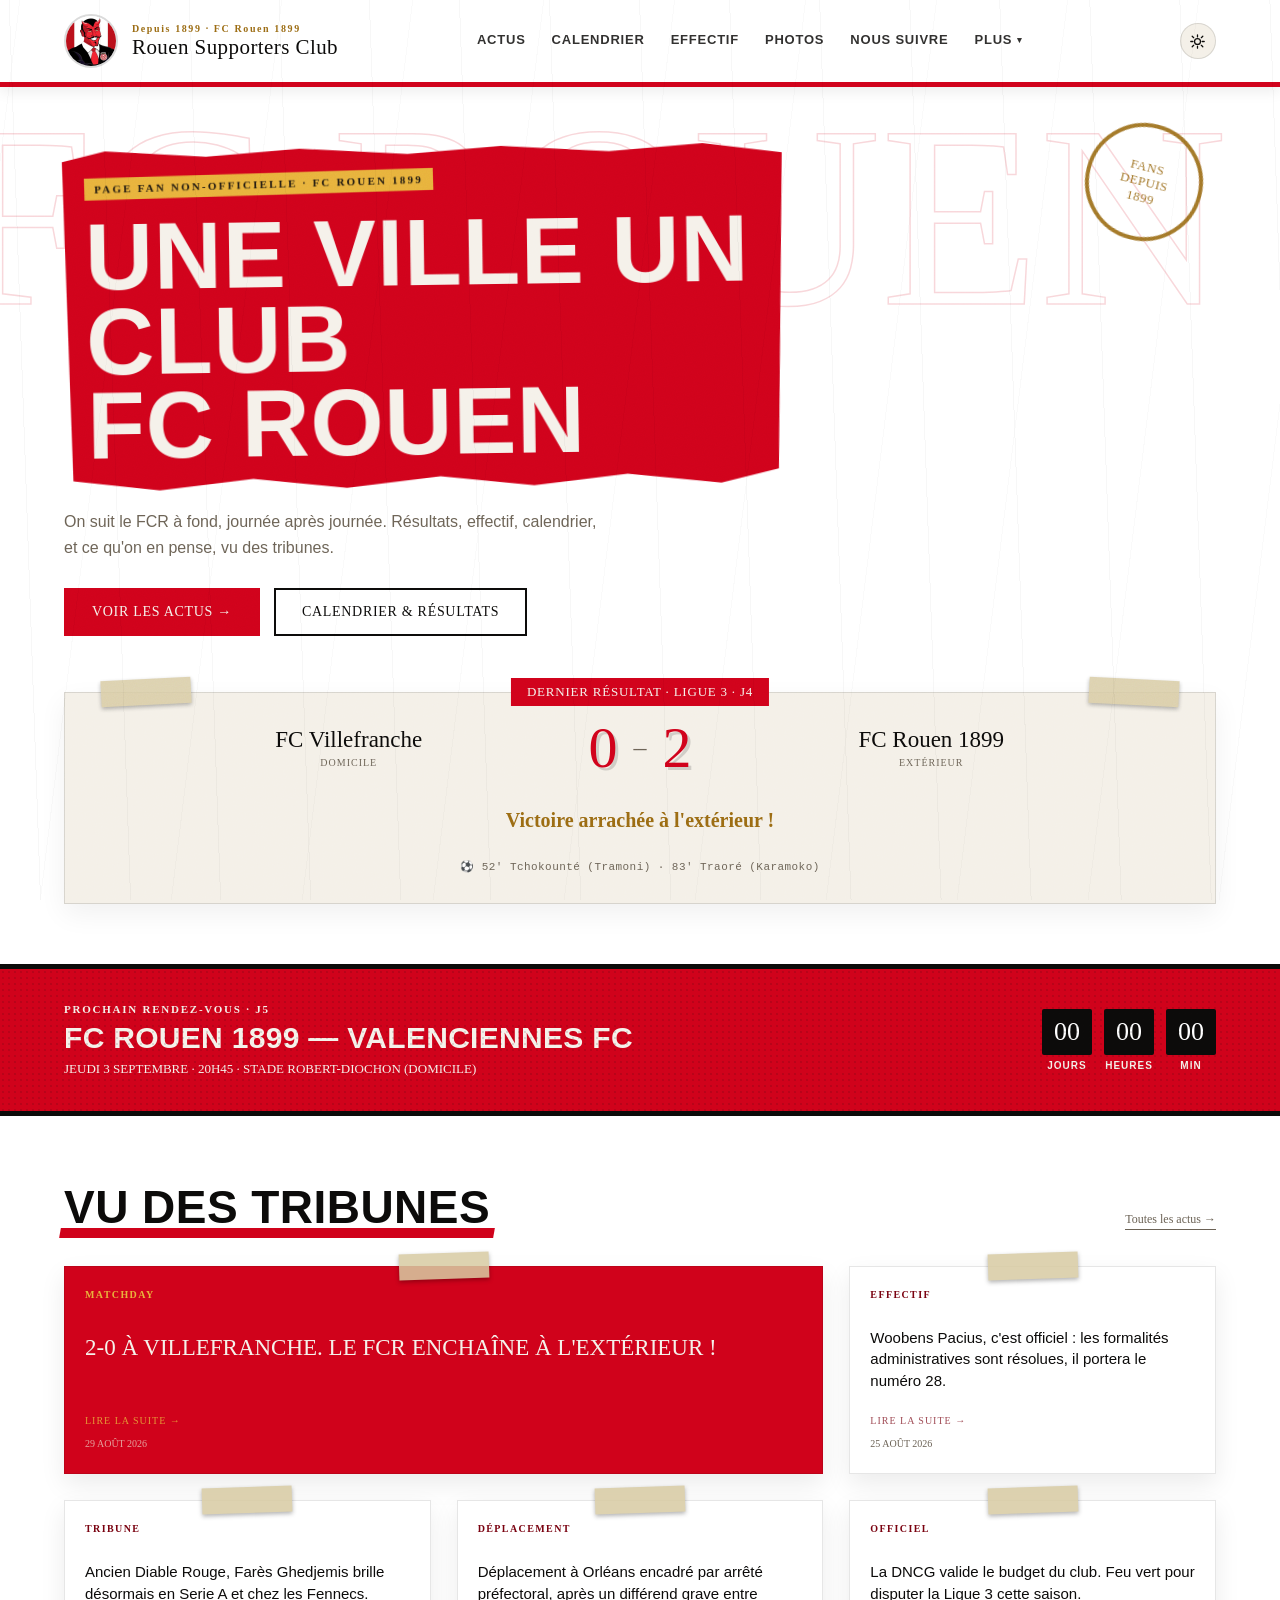
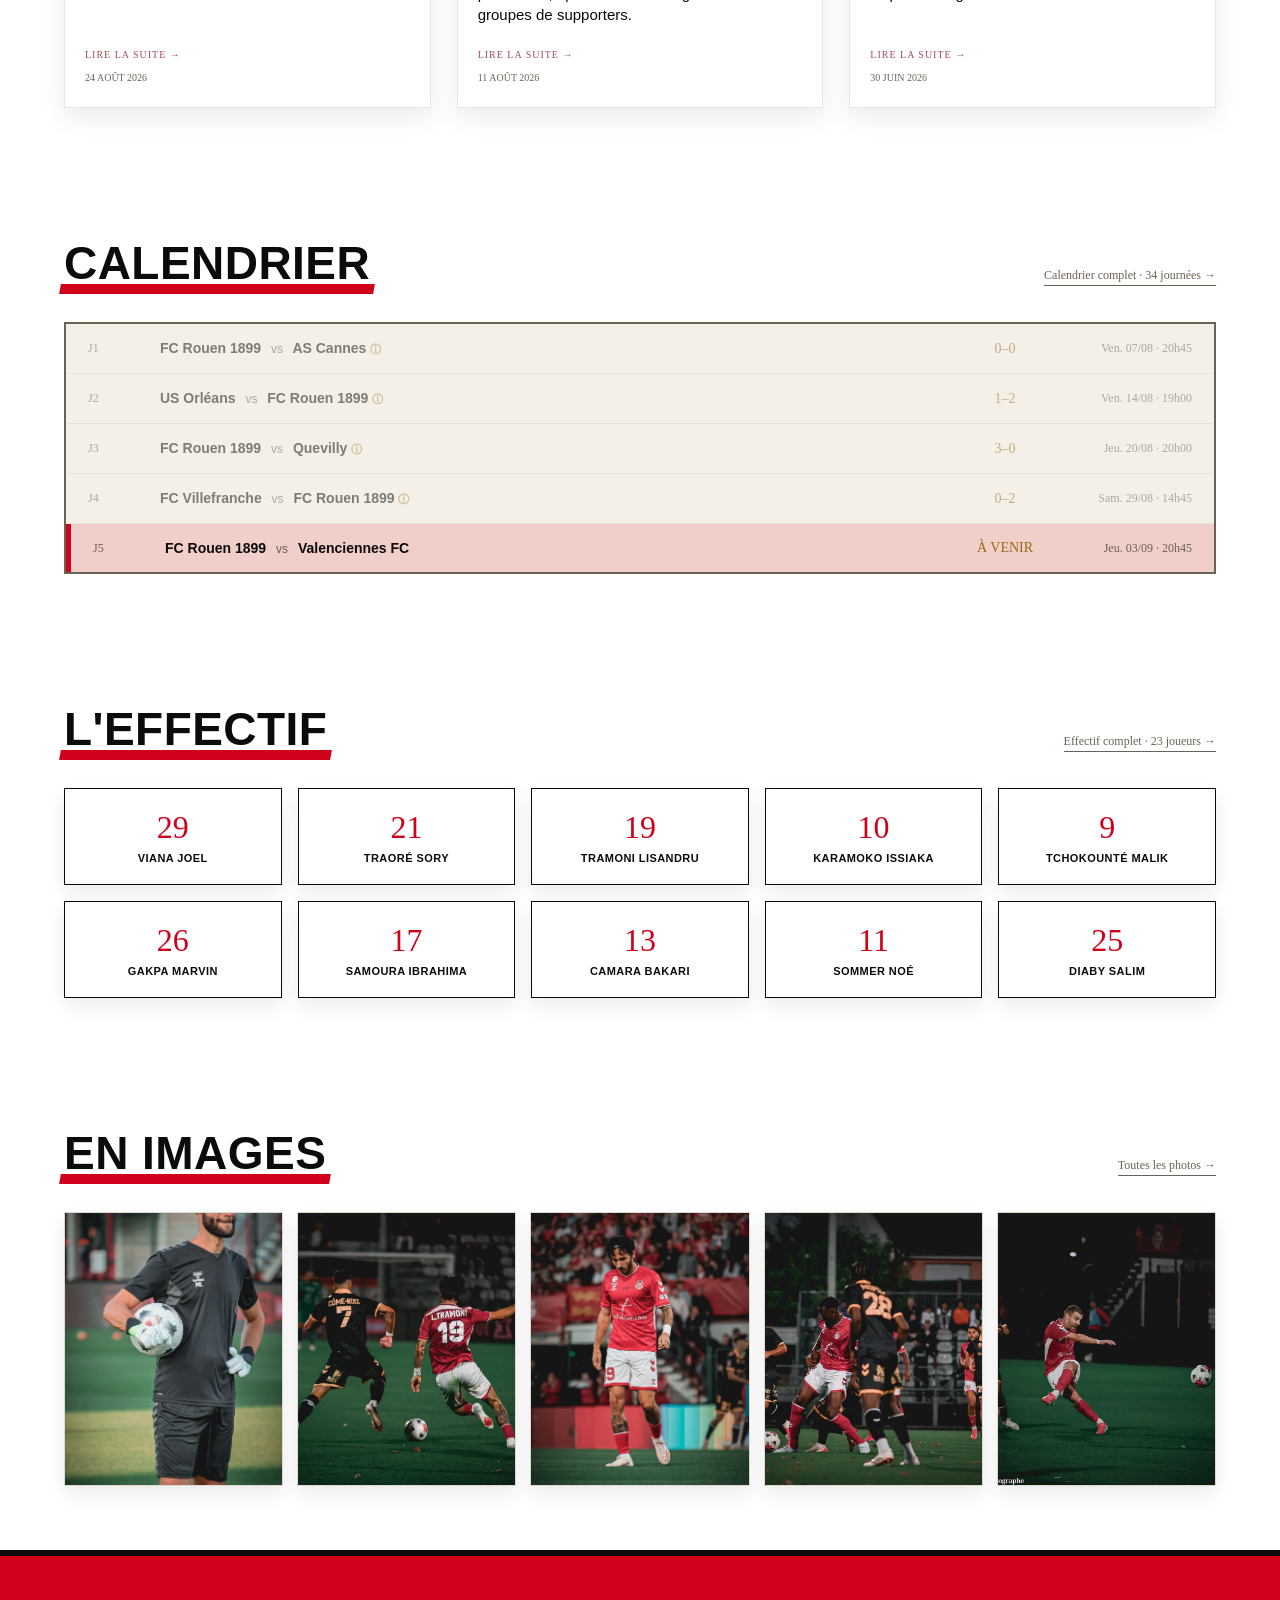
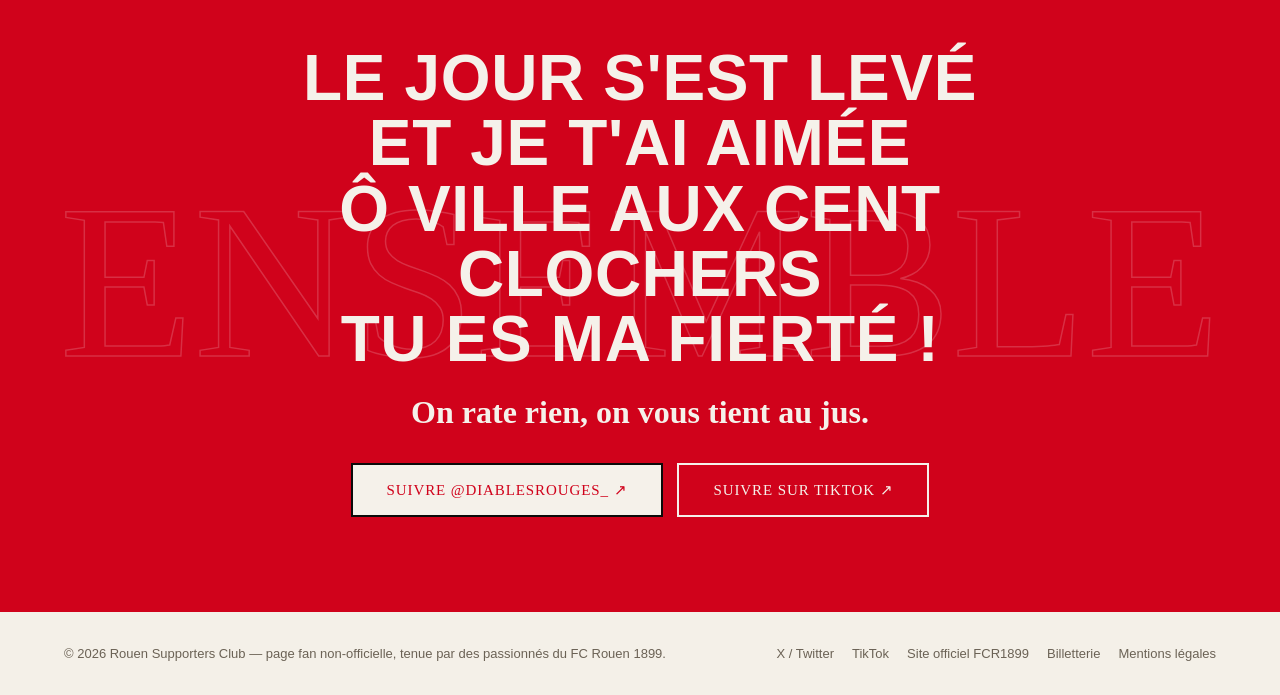
==== commit 09463b37: "Met le match de Villefranche en avant, corrige "parfait" - Le match de Villefranche (le plus recent)" ====
--- a/index.html
+++ b/index.html
@@ -475,14 +475,12 @@
   </div>
   <div class="actus-grid">
     <div class="actu-card feature reveal"
-      data-full="Le FC Rouen a fait le nécessaire face à Quevilly (QRM) pour ce troisième match de la saison : ouverture du score de Tchokounté sur un centre de Bassin (14e), doublé par une frappe splendide de Tramoni sur passe de Karamoko (34e), et le but du confort signé Traoré sur une passe de Tchokounté (85e). 6 500 spectateurs à Diochon pour cette victoire qui lance idéalement la saison."
-      data-source="https://www.ici.fr/normandie/seine-maritime-76/rouen/ligue-3-le-fc-rouen-bat-logiquement-qrm-3-0-et-lance-idealement-sa-saison-8451240" data-source-name="ici.fr"
-      data-photo="photos/2AD73B14-33EA-49EF-9B57-712779C4A43B.jpg" data-photo-alt="Karamoko et Tchokounté fêtent le but ensemble, FCR - QRM (J3).">
+      data-full="Le FC Rouen s'impose 2-0 à Villefranche pour ce quatrième match de la saison : Tchokounté ouvre le score sur un magnifique centre de Tramoni (52e), avant que Traoré ne double la mise sur une percée solitaire et un crochet sur le gardien, sur une passe décisive de Karamoko (83e). Une deuxième victoire à l'extérieur qui confirme le début de saison quasi parfait du FCR, toujours invaincu après quatre journées.">
       <div class="tape"></div>
       <div class="tag">MATCHDAY</div>
-      <p>3-0. Un seul club rouennais : le FC Rouen !</p>
+      <p>2-0 à Villefranche. Le FCR enchaîne à l'extérieur !</p>
       <div class="read-more mono">LIRE LA SUITE →</div>
-      <div class="date mono">20 AOÛT 2026</div>
+      <div class="date mono">29 AOÛT 2026</div>
     </div>
     <div class="actu-card reveal"
       data-full="Le club a confirmé que les dernières formalités administratives concernant Woobens Pacius étaient résolues. L'attaquant international haïtien (1m85), arrivé de Nashville SC en MLS, portera le numéro 28. Il a rencontré l'entraîneur Régis Brouard et, bonne nouvelle pour son intégration au groupe, parle déjà français."
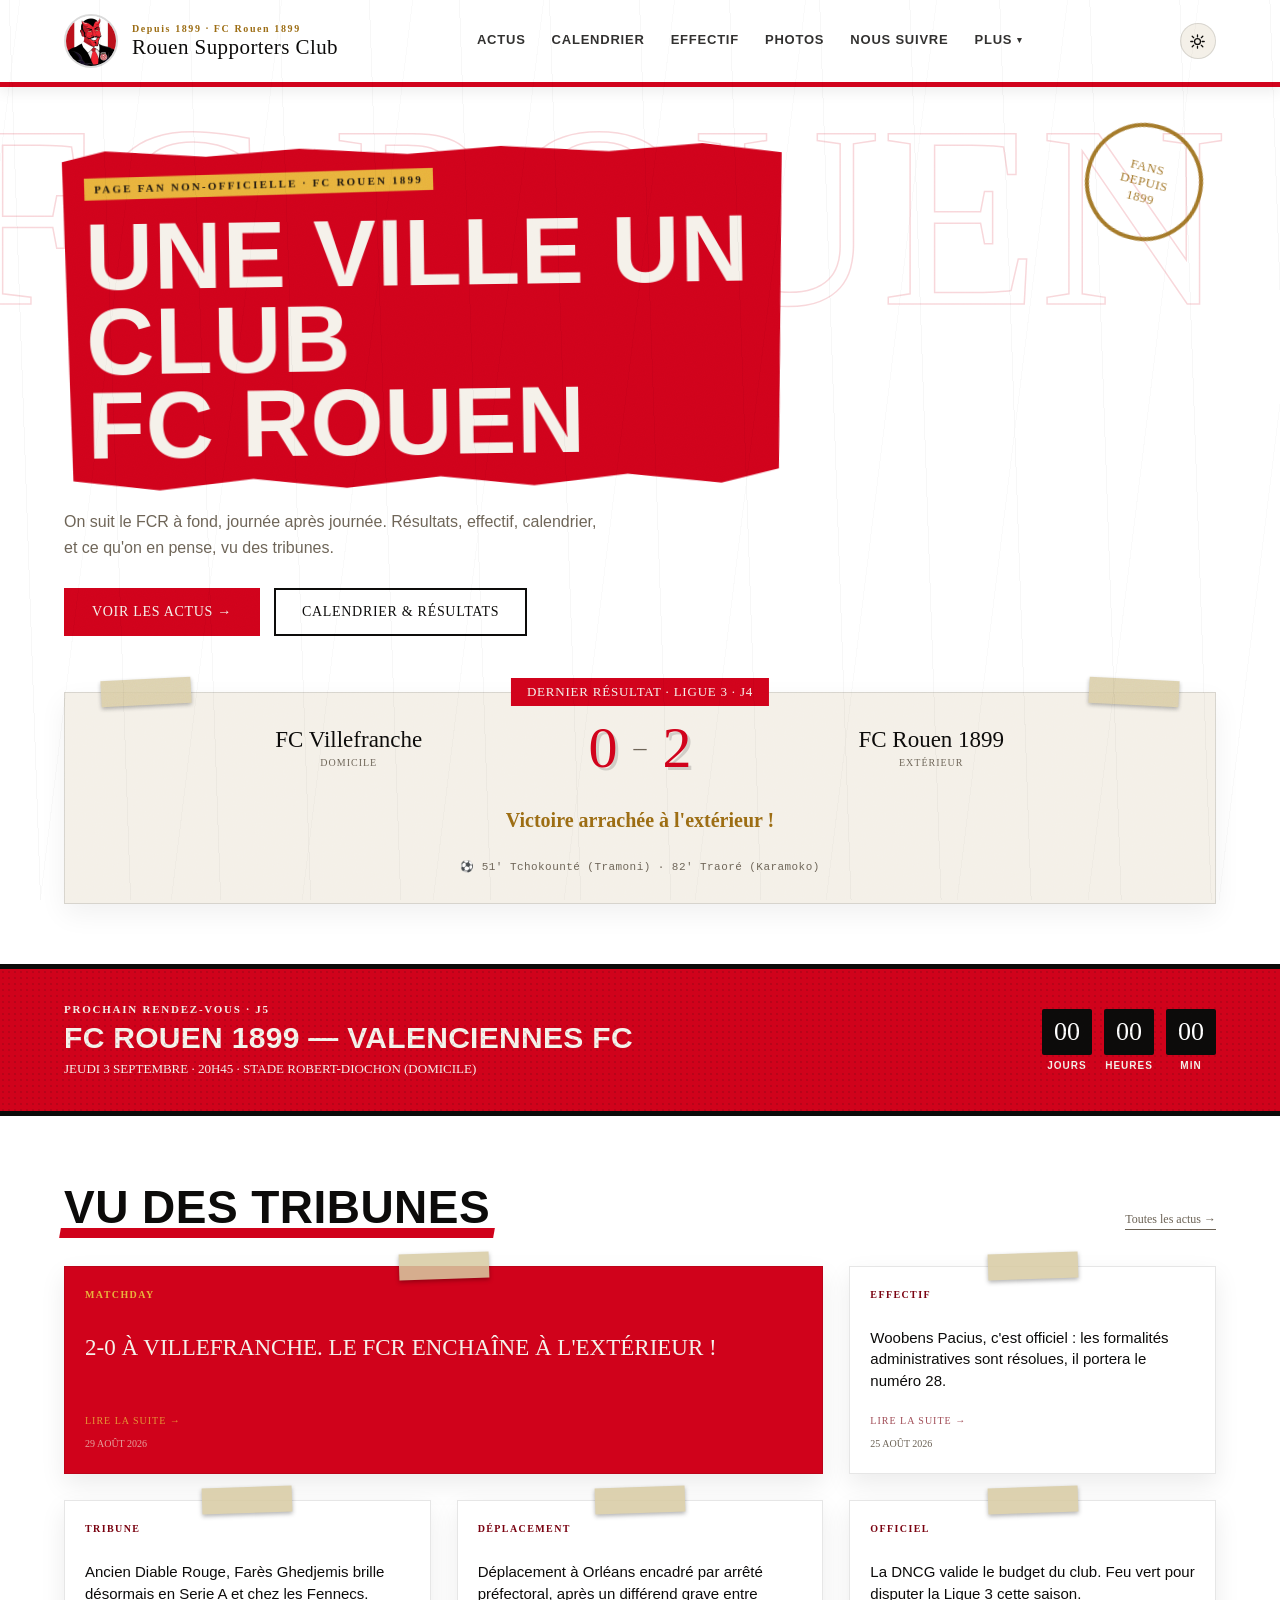
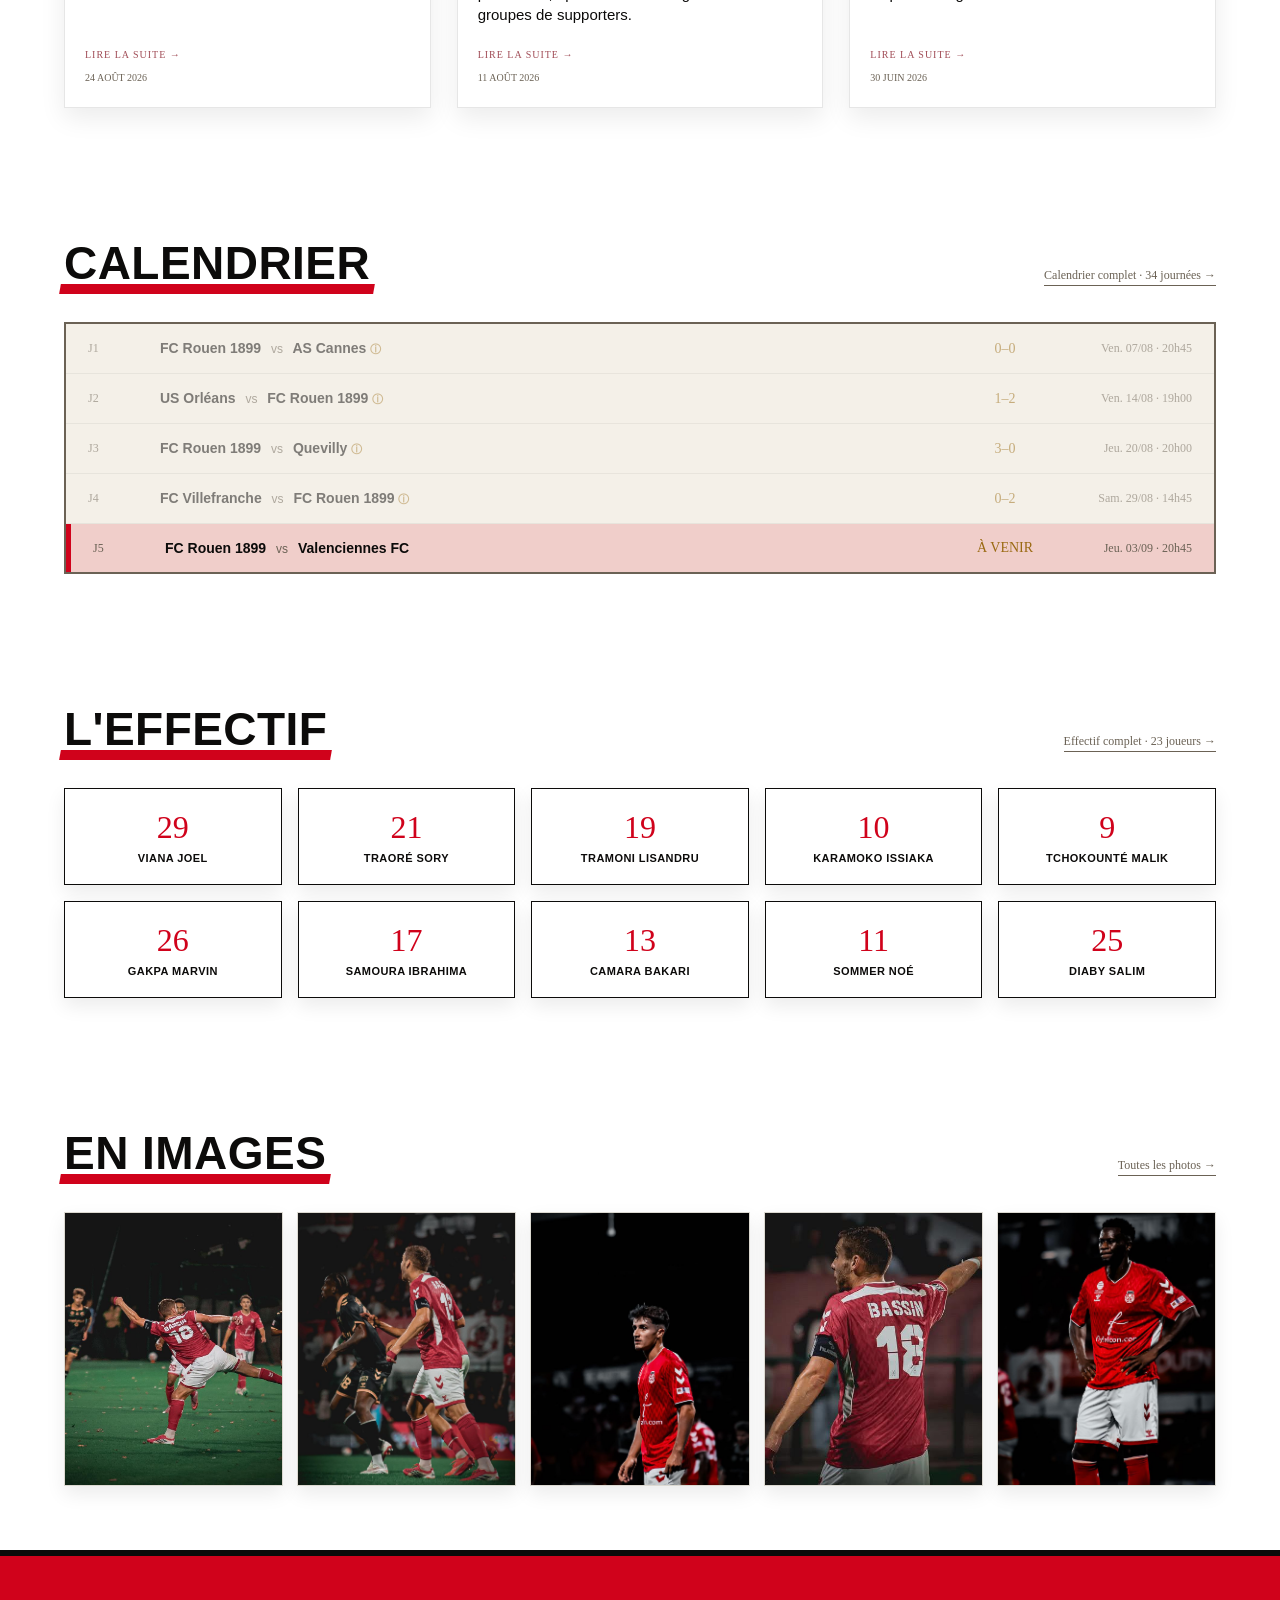
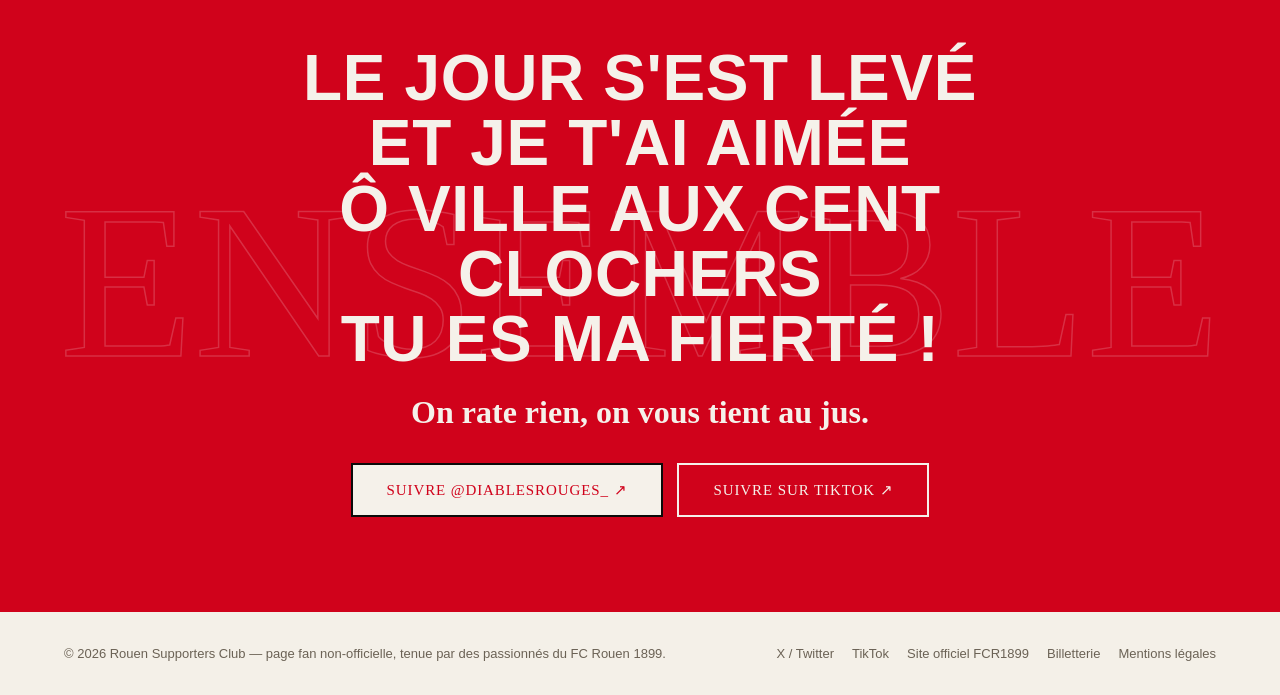
==== commit e9a94eac: "Stats des 23 joueurs mises a jour apres le match de Villefranche Source : composition complete + feu" ====
--- a/index.html
+++ b/index.html
@@ -450,7 +450,7 @@
         <div class="tag" id="board-away-tag">EXTÉRIEUR</div>
       </div>
       <div class="score-note" id="board-note">Victoire arrachée à l'extérieur !</div>
-      <div class="board-goals mono" id="board-goals">⚽ 52' Tchokounté (Tramoni) · 83' Traoré (Karamoko)</div>
+      <div class="board-goals mono" id="board-goals">⚽ 51' Tchokounté (Tramoni) · 82' Traoré (Karamoko)</div>
     </div>
   </div>
 </div>
@@ -475,7 +475,8 @@
   </div>
   <div class="actus-grid">
     <div class="actu-card feature reveal"
-      data-full="Le FC Rouen s'impose 2-0 à Villefranche pour ce quatrième match de la saison : Tchokounté ouvre le score sur un magnifique centre de Tramoni (52e), avant que Traoré ne double la mise sur une percée solitaire et un crochet sur le gardien, sur une passe décisive de Karamoko (83e). Une deuxième victoire à l'extérieur qui confirme le début de saison quasi parfait du FCR, toujours invaincu après quatre journées.">
+      data-full="Le FC Rouen s'impose 2-0 à Villefranche pour ce quatrième match de la saison : Tchokounté ouvre le score sur un magnifique centre de Tramoni (51e), avant que Traoré ne double la mise sur une percée solitaire et un crochet sur le gardien, sur une passe décisive de Karamoko (82e). Une deuxième victoire à l'extérieur qui confirme le début de saison quasi parfait du FCR, toujours invaincu après quatre journées."
+      data-source="https://www.flashscore.fr/match/football/rouen-z5PJrrtm/villefranche-K6STnbAt/" data-source-name="Flashscore">
       <div class="tape"></div>
       <div class="tag">MATCHDAY</div>
       <p>2-0 à Villefranche. Le FCR enchaîne à l'extérieur !</p>
@@ -661,12 +662,13 @@
     '2026-08-07': [],
     '2026-08-14': [{min:13, scorer:'Tchokounté', note:'penalty'}, {min:68, scorer:'Legendre (Orléans)', note:'penalty'}, {min:78, scorer:'Traoré'}],
     '2026-08-20': [{min:14, scorer:'Tchokounté', assist:'Bassin'}, {min:34, scorer:'Tramoni', assist:'Karamoko'}, {min:85, scorer:'Traoré', assist:'Tchokounté'}],
-    '2026-08-29': [{min:52, scorer:'Tchokounté', assist:'Tramoni'}, {min:83, scorer:'Traoré', assist:'Karamoko'}],
+    '2026-08-29': [{min:51, scorer:'Tchokounté', assist:'Tramoni'}, {min:82, scorer:'Traoré', assist:'Karamoko'}],
   };
   const matchSources = {
     '2026-08-07': {url:'https://supporters-12rouennais.com/fc-rouen-as-cannes-0-0/', name:'12 Rouennais'},
     '2026-08-14': {url:'https://fcr1899.com/le-fcr-simpose-a-orleans/', name:'fcr1899.com'},
     '2026-08-20': {url:'https://www.ici.fr/normandie/seine-maritime-76/rouen/ligue-3-le-fc-rouen-bat-logiquement-qrm-3-0-et-lance-idealement-sa-saison-8451240', name:'ici.fr'},
+    '2026-08-29': {url:'https://www.flashscore.fr/match/football/rouen-z5PJrrtm/villefranche-K6STnbAt/', name:'Flashscore'},
   };
   function goalsLine(goals){
     if(!goals || !goals.length) return '';
